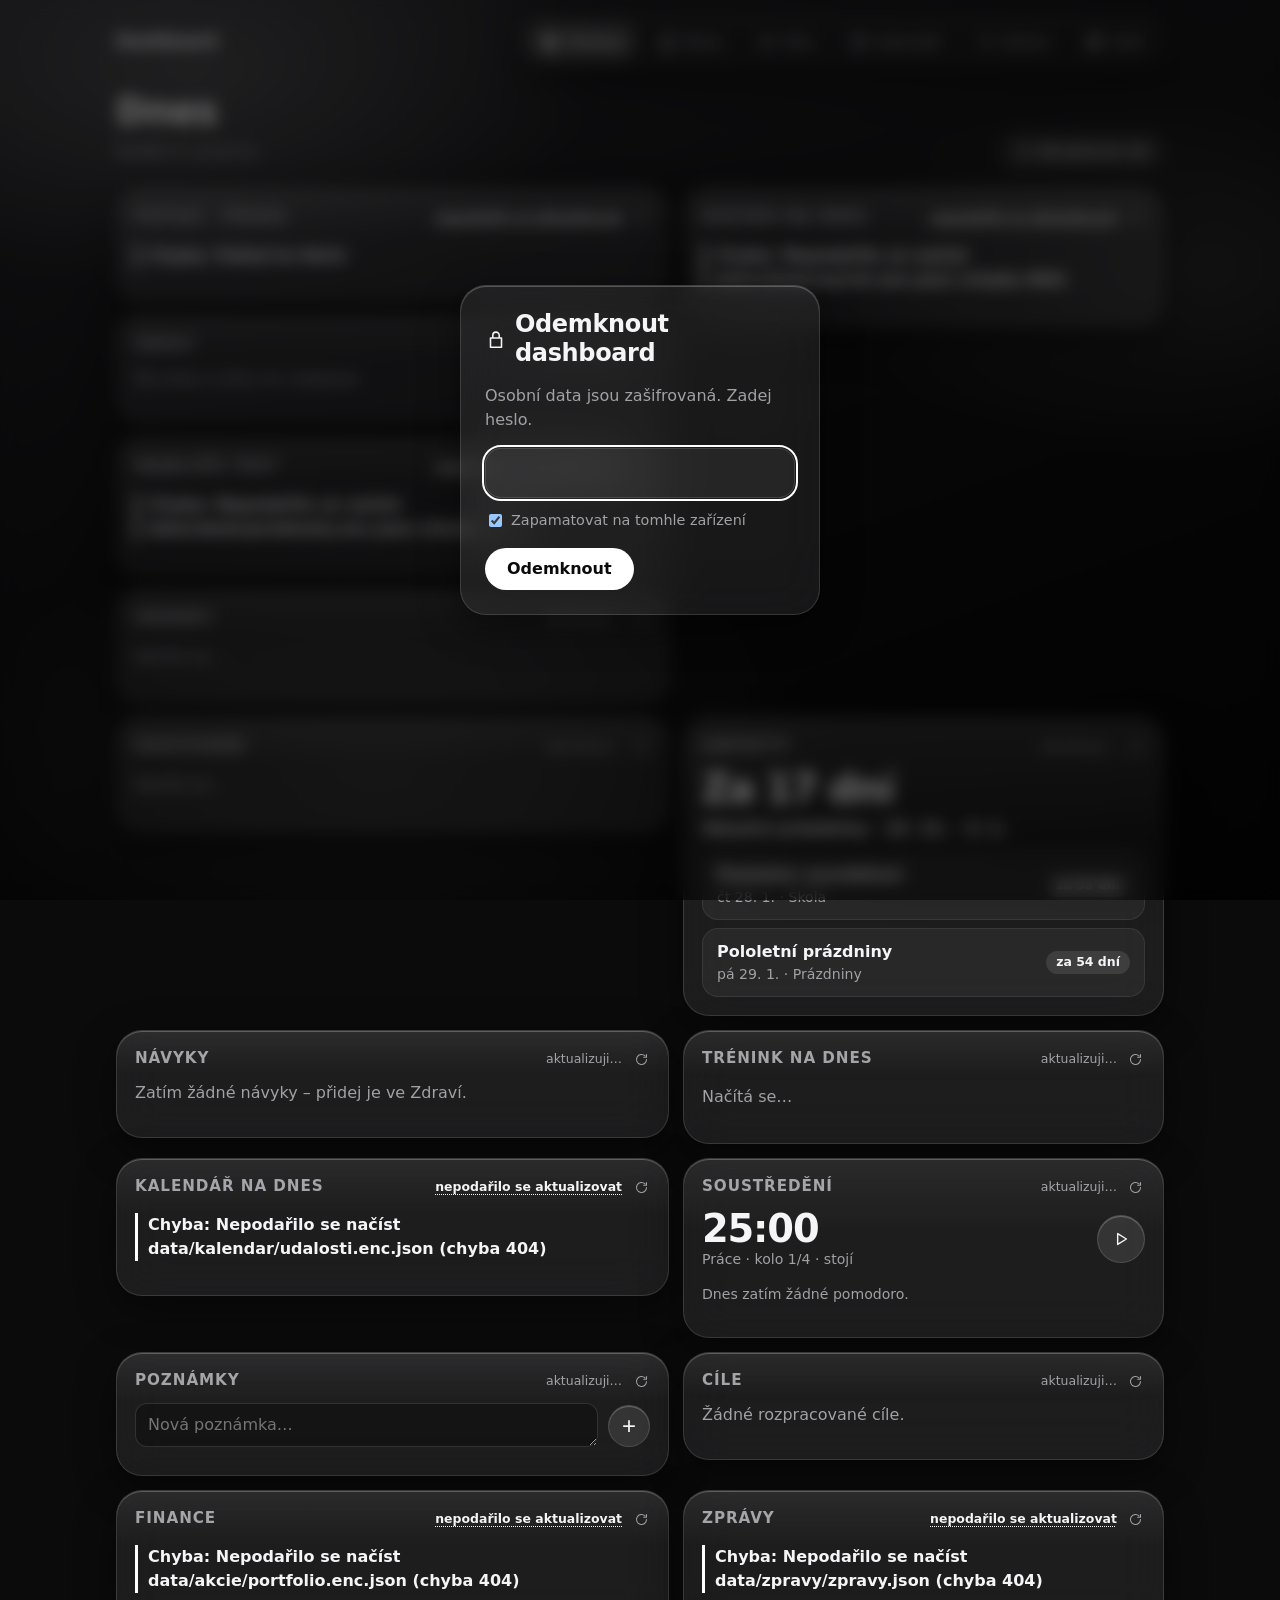
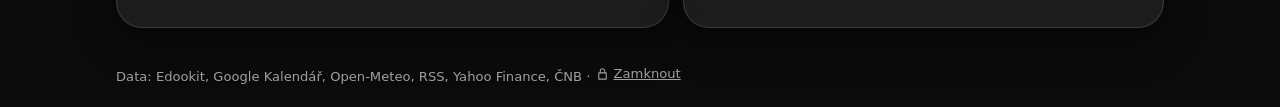
==== index.html @ 489db682 "Známky s průměry; aktualizace dat u widgetů Co-Authored-By: Claude Opus 5.5 <noreply@anthropic.com>" ====
<!DOCTYPE html>
<html lang="cs">
<head>
  <meta charset="UTF-8">
  <!-- viewport-fit=cover: stránka sahá až k okrajům iPhonu (kvůli liště dole) -->
  <meta name="viewport" content="width=device-width, initial-scale=1, viewport-fit=cover">
  <meta name="theme-color" content="#0b0b0c">
  <title>Přehled · Dashboard</title>
  <link rel="stylesheet" href="css/style.css?v=16">
</head>
<!-- data-zalozka říká, která záložka v navigaci je aktivní -->
<body data-zalozka="prehled">
  <header class="hlavicka">
    <div class="hlavicka-obsah">
      <a class="logo" href="index.html">Dashboard</a>
      <!-- Záložky vykreslí js/spolecne.js ze seznamu v js/zalozky.js -->
      <nav class="navigace" id="navigace" aria-label="Záložky"></nav>
    </div>
  </header>

  <!-- Přehled: to nejdůležitější na dnešek ze všech oblastí.
       Dlaždice vloží js/index.js podle modulů v js/moduly/. -->
  <main>
    <div class="hlavicka-stranky">
      <h1>Dnes</h1>
      <div class="dnes-radek">
        <p class="podnadpis" id="dnes-datum"></p>
        <!-- Tlačítko „Aktualizovat vše“ vloží js/index.js (logika v js/obnova.js) -->
        <div id="obnovit-vse"></div>
      </div>
    </div>
    <div class="prehled-mrizka" id="dnes">
      <p class="nacitani">Načítá se…</p>
    </div>
  </main>

  <footer class="paticka">Data: Edookit, Google Kalendář, Open-Meteo, RSS, Yahoo Finance, ČNB · <button type="button" class="odkaz-tlacitko" id="zamknout">Zamknout</button></footer>

  <!-- Pořadí je důležité: záložky, společné funkce, moduly, nakonec Přehled.
       Nový modul = nový soubor v js/moduly/ a jeden řádek tady.
       ?v=16 je číslo verze: po větší změně ho zvyš na všech stránkách, ať
       prohlížeče nenačítají staré soubory ze své mezipaměti. -->
  <script src="js/zalozky.js?v=16"></script>
  <script src="js/spolecne.js?v=16"></script>
  <script src="js/zapisy.js?v=16"></script>
  <script src="js/obnova.js?v=16"></script>
  <script src="js/moduly/pocasi.js?v=16"></script>
  <script src="js/moduly/skola.js?v=16"></script>
  <script src="js/moduly/ukoly.js?v=16"></script>
  <script src="js/moduly/doucovani.js?v=16"></script>
  <script src="js/moduly/znamky.js?v=16"></script>
  <script src="js/moduly/odpocty.js?v=16"></script>
  <script src="js/moduly/navyky.js?v=16"></script>
  <script src="js/moduly/trenink.js?v=16"></script>
  <script src="js/moduly/kalendar.js?v=16"></script>
  <script src="js/moduly/soustredeni.js?v=16"></script>
  <script src="js/moduly/poznamky.js?v=16"></script>
  <script src="js/moduly/cile.js?v=16"></script>
  <script src="js/moduly/akcie.js?v=16"></script>
  <script src="js/moduly/zpravy.js?v=16"></script>
  <script src="js/index.js?v=16"></script>
</body>
</html>
---- css/style.css ----
/* =========================================================
   Vzhled dashboardu – černobílé tmavé sklo (inspirované Liquid Glass).
   Žádné barvy: jen černá, bílá a odstíny šedi. Co dřív rozlišovala
   barva (růst/pokles, „brzy“, chyby), teď rozlišuje tvar a kontrast:
   šipky ▲ ▼, obrácený (bílý) štítek, rámeček.

   Píšeme "mobile first": základ je pro mobil, úpravy pro širší
   obrazovky jsou až dole.

   Sklo: poloprůhledná plocha + backdrop-filter rozmaže to, co je ZA ní.
   Rozmazání je pro telefon náročné, proto ho mají jen velké plochy
   (třída .sklo, lišta se záložkami). Řádky uvnitř jsou jen průsvitné.
   ========================================================= */

/* --- Proměnné --- */
:root {
  color-scheme: dark; /* dashboard je vždy tmavý (i formuláře a posuvníky) */

  --pozadi: #0b0b0c;

  /* Sklo */
  --sklo: rgba(255, 255, 255, 0.075);
  --sklo-lista: rgba(30, 30, 32, 0.62); /* lišta se záložkami – musí být čitelná nad obsahem */
  --sklo-okraj: rgba(255, 255, 255, 0.13);
  --sklo-odlesk: rgba(255, 255, 255, 0.24);
  --sklo-stin: 0 12px 40px rgba(0, 0, 0, 0.45);
  --sklo-rozmazani: blur(24px) saturate(140%);

  /* Řádky uvnitř karet – bez rozmazání (kvůli výkonu) */
  --polozka: rgba(255, 255, 255, 0.05);
  --polozka-okraj: rgba(255, 255, 255, 0.08);

  /* Text: kontrast šedé #a1a1a6 na tmavém skle je přes 7 : 1 */
  --text: #f5f5f7;
  --text-slaby: #a1a1a6;
  --akcent: #ffffff; /* aktivní záložka, „teď“, „brzy“ – bílá na tmavém */
  --akcent-text: #0b0b0c;

  --zaobleni: 26px;
  --zaobleni-male: 16px;
  --mezera: 16px;
  --max-sirka: 1080px;
  --vyska-listy: 64px; /* lišta se záložkami dole na mobilu */
  --prechod: 0.3s cubic-bezier(0.2, 0.8, 0.2, 1);
}

/* Prohlížeč bez backdrop-filter: plné tmavé plochy, aby byl text čitelný */
@supports not ((backdrop-filter: blur(1px)) or (-webkit-backdrop-filter: blur(1px))) {
  :root {
    --sklo: #1c1c1e;
    --sklo-lista: #1c1c1e;
  }
}

/* Nastavení systému „Omezit průhlednost“: plné plochy bez rozmazání */
@media (prefers-reduced-transparency: reduce) {
  :root {
    --sklo: #1c1c1e;
    --sklo-lista: #1c1c1e;
    --polozka: #2c2c2e;
    --sklo-rozmazani: none;
  }
}

/* --- Základ --- */

*,
*::before,
*::after {
  box-sizing: border-box; /* šířka zahrnuje i padding a rámeček */
}

body {
  margin: 0;
  min-height: 100vh;
  /* Systémové písmo: na Apple zařízeních San Francisco, jinde Segoe/Roboto */
  font-family: -apple-system, BlinkMacSystemFont, system-ui, "Segoe UI", Roboto, sans-serif;
  font-size: 16px;
  line-height: 1.5;
  color: var(--text);
  background: var(--pozadi);
  -webkit-font-smoothing: antialiased;
  /* Na mobilu je dole lišta se záložkami – obsah pod ní nesmí zmizet.
     env(safe-area-inset-bottom) = místo pro „bradu“ iPhonu */
  padding-bottom: calc(var(--vyska-listy) + 24px + env(safe-area-inset-bottom));
}

/* Pozadí: tmavý šedý přechod a pár měkkých světlých skvrn, aby sklo mělo
   co rozmazávat. Je to pevná vrstva za stránkou – background-attachment: fixed
   by na iPhonu trhalo posouvání. */
body::before {
  content: "";
  position: fixed;
  inset: 0;
  z-index: -1;
  background:
    radial-gradient(45% 35% at 15% 8%, rgba(255, 255, 255, 0.16) 0%, transparent 70%),
    radial-gradient(40% 30% at 92% 30%, rgba(255, 255, 255, 0.1) 0%, transparent 70%),
    radial-gradient(50% 40% at 30% 85%, rgba(255, 255, 255, 0.09) 0%, transparent 70%),
    linear-gradient(160deg, #26262a 0%, #111113 45%, #050506 100%);
}

a {
  color: var(--text);
  text-decoration-color: rgba(255, 255, 255, 0.35);
  text-underline-offset: 3px;
}

h1,
h2,
h3 {
  line-height: 1.2;
  margin: 0 0 12px;
  letter-spacing: -0.015em;
}

/* Atribut hidden musí schovat vždy – i prvky, kterým třída dává display: flex */
[hidden] {
  display: none !important;
}

.slaby {
  color: var(--text-slaby);
}

.nacitani {
  color: var(--text-slaby);
}

/* Chyba: bez červené – výrazný rámeček a tučné písmo */
.chyba {
  font-weight: 600;
  border-left: 3px solid var(--akcent);
  padding-left: 10px;
}

/* Ikony (SVG z js/zalozky.js) kreslí čára v barvě textu */
.ikona {
  width: 22px;
  height: 22px;
  flex-shrink: 0;
  fill: none;
  stroke: currentColor;
  stroke-width: 1.7;
  stroke-linecap: round;
  stroke-linejoin: round;
}

/* --- Sklo: společný vzhled skleněných ploch --- */

.sklo,
.karta,
.den,
.zamek,
#akcie > .akcie-souhrn {
  position: relative;
  background: var(--sklo);
  -webkit-backdrop-filter: var(--sklo-rozmazani);
  backdrop-filter: var(--sklo-rozmazani);
  border: 1px solid var(--sklo-okraj);
  border-radius: var(--zaobleni);
  box-shadow: var(--sklo-stin), inset 0 1px 0 var(--sklo-odlesk);
}

/* Odlesk: jemný světlý přechod přes horní část skla */
.sklo::before,
.karta::before,
.den::before {
  content: "";
  position: absolute;
  inset: 0;
  border-radius: inherit;
  background: linear-gradient(180deg, rgba(255, 255, 255, 0.07) 0%, rgba(255, 255, 255, 0) 40%);
  pointer-events: none; /* odlesk nesmí zachytávat kliknutí */
}

/* --- Hlavička a záložky --- */

.hlavicka-obsah {
  max-width: var(--max-sirka);
  margin: 0 auto;
  padding: 14px var(--mezera) 0;
  display: flex;
  align-items: center;
  gap: 16px;
}

.logo {
  font-weight: 700;
  font-size: 1.05rem;
  letter-spacing: -0.01em;
  color: var(--text);
  text-decoration: none;
}

/* Mobil: lišta se záložkami plave dole (na dosah palce) */
.navigace {
  position: fixed;
  left: 12px;
  right: 12px;
  bottom: calc(12px + env(safe-area-inset-bottom));
  z-index: 20;
  height: var(--vyska-listy);
  display: flex;
  justify-content: space-around;
  align-items: center;
  padding: 6px;
  background: var(--sklo-lista);
  -webkit-backdrop-filter: blur(30px) saturate(140%);
  backdrop-filter: blur(30px) saturate(140%);
  border: 1px solid var(--sklo-okraj);
  border-radius: 999px;
  box-shadow: var(--sklo-stin), inset 0 1px 0 var(--sklo-odlesk);
  /* Při přechodu mezi stránkami zůstane lišta na místě (neanimuje se s obsahem) */
  view-transition-name: lista-zalozek;
}

.zalozka {
  flex: 1;
  height: 100%;
  display: flex;
  flex-direction: column;
  align-items: center;
  justify-content: center;
  gap: 2px;
  border-radius: 999px;
  color: var(--text-slaby);
  text-decoration: none;
  font-size: 0.68rem;
  font-weight: 500;
  transition: color var(--prechod), background var(--prechod);
}

.zalozka:hover {
  color: var(--text);
}

/* Aktivní záložka: světlá „bublina“. Díky view-transition-name
   bublina při přepnutí záložky plynule přejede na novou. */
.zalozka[aria-current="page"] {
  color: var(--text);
  background: rgba(255, 255, 255, 0.14);
  box-shadow: inset 0 1px 0 rgba(255, 255, 255, 0.2);
  view-transition-name: aktivni-zalozka;
}

/* --- Obsah stránky --- */

main {
  max-width: var(--max-sirka);
  margin: 0 auto;
  padding: 16px var(--mezera);
}

.hlavicka-stranky {
  margin: 8px 0 20px;
}

.hlavicka-stranky h1 {
  font-size: 2.3rem;
  font-weight: 700;
  margin: 0;
}

.podnadpis {
  margin: 2px 0 0;
  color: var(--text-slaby);
  font-size: 0.95rem;
}

/* Stav „aktualizováno … – zastaralé“: bez barvy, ale výrazně */
.zastarale {
  color: var(--text);
  font-weight: 600;
  text-decoration: underline;
  text-decoration-style: wavy;
  text-underline-offset: 4px;
}

.sekce {
  margin-bottom: 22px;
}

.karta {
  padding: 18px;
}

.zpet {
  display: inline-flex;
  align-items: center;
  gap: 2px;
  margin-bottom: 8px;
  color: var(--text-slaby);
  text-decoration: none;
}

.zpet .ikona {
  width: 18px;
  height: 18px;
}

/* --- Přehled: dlaždice ze všech oblastí --- */

.prehled-mrizka {
  display: grid;
  gap: 14px;
}

.dlazdice-prehledu {
  padding: 18px;
  transition: transform var(--prechod), box-shadow var(--prechod);
}

.dlazdice-prehledu:hover {
  transform: translateY(-2px);
  box-shadow: 0 18px 50px rgba(0, 0, 0, 0.55), inset 0 1px 0 var(--sklo-odlesk);
}

.dlazdice-hlavicka {
  display: flex;
  align-items: baseline;
  justify-content: space-between;
  gap: 4px 12px;
  flex-wrap: wrap;
  margin-bottom: 12px;
}

.dlazdice-hlavicka h2 {
  margin: 0;
  font-size: 0.95rem;
  font-weight: 600;
  color: var(--text-slaby);
  text-transform: uppercase;
  letter-spacing: 0.06em;
}

.stav {
  font-size: 0.78rem;
  color: var(--text-slaby);
}

/* „Roztažený odkaz“: neviditelná vrstva přes celou dlaždici, takže kliknout
   jde kamkoli. Odkazy uvnitř (zprávy, předměty) leží nad ní. */
.cela-dlazdice {
  color: inherit;
  text-decoration: none;
}

.cela-dlazdice::after {
  content: "";
  position: absolute;
  inset: 0;
  border-radius: inherit;
  z-index: 1;
}

.dlazdice-obsah a,
.dlazdice-obsah button {
  position: relative;
  z-index: 2;
}

/* Nejbližší test: velký odpočet */
.odpocet {
  font-size: 2.4rem;
  font-weight: 700;
  line-height: 1.05;
  letter-spacing: -0.03em;
}

/* „Brzy“ (3 dny a méně): obrácené barvy místo červené */
.odpocet.brzy {
  display: inline-block;
  background: var(--akcent);
  color: var(--akcent-text);
  padding: 2px 14px 4px;
  border-radius: 14px;
}

/* --- Přepínač částí (Škola: Rozvrh | Testy | Předměty) --- */

.prepinac {
  display: inline-flex;
  gap: 2px;
  padding: 4px;
  margin-bottom: 18px;
  max-width: 100%;
  background: var(--sklo);
  -webkit-backdrop-filter: var(--sklo-rozmazani);
  backdrop-filter: var(--sklo-rozmazani);
  border: 1px solid var(--sklo-okraj);
  border-radius: 999px;
  box-shadow: inset 0 1px 0 var(--sklo-odlesk);
}

/* Víc částí, než se vejde na šířku telefonu: přepínač se posouvá prstem */
.prepinac {
  overflow-x: auto;
  scrollbar-width: none;
}

.prepinac::-webkit-scrollbar {
  display: none;
}

.prepinac button {
  flex: none;
  white-space: nowrap;
  font: inherit;
  font-size: 0.92rem;
  font-weight: 500;
  padding: 7px 18px;
  border: none;
  border-radius: 999px;
  background: transparent;
  color: var(--text-slaby);
  cursor: pointer;
  transition: color var(--prechod), background var(--prechod);
}

.prepinac button[aria-selected="true"] {
  background: var(--akcent);
  color: var(--akcent-text);
}

/* --- Seznam a jeho řádky (hodiny, testy, zprávy, akcie…) --- */

.seznam {
  list-style: none;
  margin: 0;
  padding: 0;
  display: grid;
  gap: 8px;
}

.polozka {
  display: flex;
  align-items: center;
  gap: 12px;
  background: var(--polozka);
  border: 1px solid var(--polozka-okraj);
  border-radius: var(--zaobleni-male);
  padding: 11px 14px;
}

/* Řádky přímo na pozadí stránky (ne uvnitř karty) dostanou sklo */
main > .seznam .polozka,
.cast > .seznam .polozka,
#akcie .seznam .polozka,
#kalendar .seznam .polozka,
#predmet > .sekce:not(.karta) .seznam .polozka {
  background: var(--sklo);
  border-color: var(--sklo-okraj);
  box-shadow: inset 0 1px 0 rgba(255, 255, 255, 0.08);
}

.polozka-cas {
  min-width: 3.2rem;
  font-variant-numeric: tabular-nums;
  color: var(--text-slaby);
  font-size: 0.9rem;
}

.polozka-hlavni {
  flex: 1;
  min-width: 0;
}

.polozka-nazev {
  font-weight: 600;
}

.polozka-detail {
  color: var(--text-slaby);
  font-size: 0.88rem;
}

a.polozka-nazev {
  text-decoration: none;
}

a.polozka-nazev:hover {
  text-decoration: underline;
}

/* Volná hodina: jen čárkovaný rámeček */
.polozka.volno {
  background: transparent !important;
  box-shadow: none !important;
  border-style: dashed;
}

/* Hodina, která už skončila, je ztlumená; ta, která běží, má bílý rámeček */
.polozka.probehla {
  opacity: 0.45;
}

.polozka.ted {
  box-shadow: 0 0 0 2px var(--akcent);
}

/* Štítek, např. „za 3 dny“ */
.stitek {
  font-size: 0.78rem;
  font-weight: 600;
  padding: 2px 10px;
  border-radius: 999px;
  background: rgba(255, 255, 255, 0.1);
  white-space: nowrap;
}

/* „Brzy“ a „teď“: obrácené barvy místo červené */
.stitek.brzy {
  background: var(--akcent);
  color: var(--akcent-text);
}

/* --- Mřížka předmětů --- */

.mrizka {
  display: grid;
  grid-template-columns: repeat(2, 1fr);
  gap: 10px;
}

.dlazdice {
  display: block;
  background: var(--sklo);
  -webkit-backdrop-filter: var(--sklo-rozmazani);
  backdrop-filter: var(--sklo-rozmazani);
  border: 1px solid var(--sklo-okraj);
  border-radius: var(--zaobleni-male);
  box-shadow: inset 0 1px 0 rgba(255, 255, 255, 0.1);
  padding: 12px 14px;
  color: var(--text);
  text-decoration: none;
  transition: transform var(--prechod), background var(--prechod);
}

.dlazdice:hover {
  transform: translateY(-2px);
  background: rgba(255, 255, 255, 0.12);
}

.dlazdice-zkratka {
  font-size: 0.78rem;
  color: var(--text-slaby);
}

/* --- Rozvrh --- */

.den {
  padding: 14px;
  margin-bottom: 14px;
}

.den-nazev {
  display: flex;
  align-items: center;
  gap: 8px;
  font-size: 1.05rem;
}

.den.dnes {
  box-shadow: var(--sklo-stin), 0 0 0 1.5px rgba(255, 255, 255, 0.7), inset 0 1px 0 var(--sklo-odlesk);
}

.den.dnes .stitek {
  background: var(--akcent);
  color: var(--akcent-text);
}

/* --- Zprávy --- */

.zprava-perex {
  font-size: 0.92rem;
  margin: 2px 0 4px;
  color: rgba(245, 245, 247, 0.85);
}

.filtry {
  display: flex;
  flex-wrap: wrap;
  gap: 6px;
  margin-bottom: 14px;
}

.filtr {
  font: inherit;
  font-size: 0.9rem;
  padding: 7px 16px;
  border-radius: 999px;
  border: 1px solid var(--sklo-okraj);
  background: var(--sklo);
  -webkit-backdrop-filter: var(--sklo-rozmazani);
  backdrop-filter: var(--sklo-rozmazani);
  color: var(--text);
  cursor: pointer;
  transition: background var(--prechod), transform var(--prechod);
}

.filtr:active,
.prepinac button:active {
  transform: scale(0.96);
}

.filtr.vybrany {
  background: var(--akcent);
  border-color: var(--akcent);
  color: var(--akcent-text);
}

.odkaz-vice {
  display: inline-block;
  margin-top: 10px;
  font-size: 0.9rem;
}

/* Nadpisy dní na stránce Kalendář */
#kalendar h3 {
  font-size: 1.05rem;
  margin-bottom: 8px;
}

/* --- Finance (akcie) --- */

/* Růst a pokles: barvu nahrazují šipky ▲ ▼ (přidává je JavaScript) */
.zisk,
.ztrata {
  white-space: nowrap; /* „▼ −1,08 %“ se nesmí rozdělit na dva řádky */
  font-weight: 600;
}

.ztrata {
  color: var(--text-slaby);
}

.akcie-souhrn {
  margin-bottom: 4px;
}

#akcie > .akcie-souhrn {
  padding: 18px;
  margin-bottom: 18px;
}

#akcie > h2 {
  font-size: 1.2rem;
  margin-top: 6px;
}

.akcie-hodnota {
  font-size: 2.2rem;
  font-weight: 700;
  font-variant-numeric: tabular-nums;
  letter-spacing: -0.03em;
}

/* Malý graf vpravo u každé akcie: růst plná čára, pokles čárkovaná */
.graf {
  width: 80px;
  height: 24px;
  flex-shrink: 0;
}

.graf polyline {
  fill: none;
  stroke: var(--text);
  stroke-width: 1.8;
  stroke-linejoin: round;
  vector-effect: non-scaling-stroke; /* čára zůstane tenká i při roztažení */
}

.graf-ztrata {
  stroke: var(--text-slaby) !important;
  stroke-dasharray: 4 3;
}

/* --- Počasí --- */

.pocasi-ted {
  display: flex;
  align-items: center;
  gap: 14px;
  margin-bottom: 6px;
}

.pocasi-ikona-velka {
  width: 52px;
  height: 52px;
  stroke-width: 1.3;
}

.pocasi-teplota {
  font-size: 2.6rem;
  font-weight: 700;
  line-height: 1;
  letter-spacing: -0.03em;
  font-variant-numeric: tabular-nums;
}

/* Upozornění na déšť: obrácené barvy místo modré/červené */
.pocasi-varovani {
  display: inline-block;
  margin: 8px 0 0;
  padding: 6px 12px;
  border-radius: 12px;
  background: var(--akcent);
  color: var(--akcent-text);
  font-weight: 600;
  font-size: 0.92rem;
}

/* Pás hodin: na mobilu se posouvá do strany */
.pocasi-hodiny {
  display: flex;
  gap: 8px;
  overflow-x: auto;
  padding-bottom: 4px;
  scrollbar-width: none;
}

.pocasi-hodiny::-webkit-scrollbar {
  display: none;
}

.pocasi-hodina {
  flex: 0 0 auto;
  min-width: 64px;
  display: flex;
  flex-direction: column;
  align-items: center;
  gap: 4px;
  padding: 10px 8px;
  background: var(--sklo);
  border: 1px solid var(--sklo-okraj);
  border-radius: var(--zaobleni-male);
}

/* Hodina s pravděpodobným deštěm: tučně a podtržené */
.pocasi-mokro {
  color: var(--text);
  font-weight: 700;
  text-decoration: underline;
  text-underline-offset: 3px;
}

.pocasi-rozsah {
  font-variant-numeric: tabular-nums;
  font-weight: 600;
  white-space: nowrap;
}

.cast-stav {
  margin: -8px 0 12px;
}

/* --- Zápisy: stav ukládání a připojení GitHubu --- */

.stav-zapisu {
  display: flex;
  flex-wrap: wrap;
  align-items: baseline;
  gap: 4px 12px;
  margin: -8px 0 14px;
  font-size: 0.85rem;
  color: var(--text-slaby);
}

/* Chyba nebo chybějící token: výrazně, ale bez barvy */
.stav-zapisu[data-kod="chyba"],
.stav-zapisu[data-kod="token"] {
  color: var(--text);
  font-weight: 600;
}

.stav-zapisu .odkaz-tlacitko {
  color: var(--text);
  font-weight: 600;
}

.pripojeni {
  width: min(440px, calc(100% - 32px));
}

/* „Zrušit“ v okně: jako odkaz, ne jako bílé tlačítko */
.zamek .odkaz-tlacitko {
  padding: 0;
  background: none;
  color: var(--text-slaby);
  font-weight: 500;
}

.pripojeni-kroky {
  margin: 0 0 14px;
  padding-left: 20px;
  font-size: 0.9rem;
  display: grid;
  gap: 4px;
}

.pripojeni-tlacitka {
  display: flex;
  align-items: center;
  gap: 16px;
}

.pripojeni input,
.nova-poznamka textarea,
.poznamka textarea,
.hledani {
  font: inherit;
  font-size: 1rem; /* aspoň 16 px, jinak iPhone při psaní stránku přiblíží */
  width: 100%;
  padding: 10px 12px;
  border-radius: 12px;
  border: 1px solid var(--sklo-okraj);
  background: rgba(0, 0, 0, 0.3);
  color: var(--text);
}

.pripojeni input {
  margin-bottom: 4px;
}

/* --- Poznámky --- */

.nova-poznamka {
  display: flex;
  align-items: flex-end;
  gap: 10px;
  margin-bottom: 12px;
}

.nova-poznamka textarea,
.poznamka textarea {
  resize: vertical;
  line-height: 1.4;
}

/* Na Přehledu musí být pole nad „roztaženým odkazem“ dlaždice */
.dlazdice-obsah form {
  position: relative;
  z-index: 2;
}

.nova-poznamka .kulate-tlacitko,
.cil-novy-krok .kulate-tlacitko {
  font-size: 1.5rem;
  font-weight: 300;
}

.dlazdice-obsah .nova-poznamka {
  margin-bottom: 0;
}

.hledani {
  margin-bottom: 12px;
}

.poznamka {
  flex-direction: column;
  align-items: stretch;
  gap: 8px;
}

.poznamka .poznamka-text {
  margin-top: 0;
  overflow-wrap: anywhere; /* dlouhé odkazy nerozbijí rozvržení */
}

.poznamka-akce {
  display: flex;
  gap: 16px;
  font-size: 0.85rem;
  color: var(--text-slaby);
}

/* Připnutá poznámka: silnější rámeček místo barvy */
.polozka.pripnuto {
  border-color: rgba(255, 255, 255, 0.45);
}

.poznamka-kratka .poznamka-text {
  margin-top: 0;
  display: -webkit-box;
  -webkit-box-orient: vertical;
  -webkit-line-clamp: 3;
  line-clamp: 3;
  overflow: hidden;
}

/* --- Úkoly --- */

.ukol-formular {
  display: grid;
  gap: 10px;
}

.ukol-formular input,
.ukol-formular select,
.ukol-uprava input {
  font: inherit;
  font-size: 1rem; /* aspoň 16 px, jinak iPhone při psaní stránku přiblíží */
  width: 100%;
  padding: 10px 12px;
  border-radius: 12px;
  border: 1px solid var(--sklo-okraj);
  background: rgba(0, 0, 0, 0.3);
  color: var(--text);
}

.ukol-pole {
  display: grid;
  grid-template-columns: repeat(auto-fit, minmax(150px, 1fr));
  gap: 10px;
}

.ukol-druhy {
  margin-bottom: 0;
}

.ukol-formular .hlavni-tlacitko {
  justify-self: start;
}

/* Kulaté zaškrtávátko: prázdný kroužek, hotové = plný bílý s fajfkou */
.zaskrtavatko {
  flex: none;
  position: relative;
  z-index: 2;
  width: 26px;
  height: 26px;
  padding: 0;
  border-radius: 50%;
  border: 2px solid var(--text-slaby);
  background: transparent;
  cursor: pointer;
  transition: background var(--prechod), border-color var(--prechod);
}

.zaskrtavatko:hover {
  border-color: var(--text);
}

.zaskrtavatko[aria-checked="true"] {
  background: var(--akcent);
  border-color: var(--akcent);
}

.zaskrtavatko[aria-checked="true"]::after {
  content: "";
  position: absolute;
  left: 8px;
  top: 3px;
  width: 6px;
  height: 12px;
  border: solid var(--akcent-text);
  border-width: 0 2.5px 2.5px 0;
  transform: rotate(45deg);
}

/* Hotový úkol: přeškrtnutý a ztlumený */
.ukol.hotovo .polozka-nazev {
  text-decoration: line-through;
  color: var(--text-slaby);
}

.ukol-detail {
  display: flex;
  flex-wrap: wrap;
  align-items: center;
  gap: 4px 8px;
  margin-top: 3px;
}

.ukol-upravit .ikona {
  width: 15px;
  height: 15px;
}

.ukol .odebrat-tlacitko {
  margin-left: 0;
  display: inline-flex;
  align-items: center;
  justify-content: center;
}

.ukol-uprava {
  display: flex;
  flex-wrap: wrap;
  align-items: center;
  gap: 8px;
  width: 100%;
}

.ukol-uprava input:first-child {
  flex: 1 1 200px;
}

.ukol-uprava input[type="date"] {
  width: auto;
}

.ukoly-skupiny h2 {
  font-size: 0.85rem;
  font-weight: 600;
  color: var(--text-slaby);
  text-transform: uppercase;
  letter-spacing: 0.06em;
  margin-bottom: 8px;
}

.ukoly-skupiny .sekce {
  margin-bottom: 18px;
}

.ukoly-hotove summary {
  cursor: pointer;
  font-weight: 600;
  margin-bottom: 10px;
}

.ukoly-hotove > .odkaz-tlacitko {
  margin-top: 10px;
  font-size: 0.85rem;
  color: var(--text-slaby);
}

/* --- Návyky --- */

/* Den, kdy návyk není naplánovaný: ztlumený */
.navyk.volno {
  opacity: 0.6;
}

.navyk .odebrat-tlacitko.ikonove {
  margin-left: 0;
  display: inline-flex;
  align-items: center;
  justify-content: center;
}

.navyk .odebrat-tlacitko .ikona {
  width: 15px;
  height: 15px;
}

/* Karta návyku: řádek s dneškem nahoře, týden pod ním */
.navyk-karta {
  display: grid;
  gap: 10px;
  padding: 12px;
  background: var(--polozka);
  border: 1px solid var(--polozka-okraj);
  border-radius: var(--zaobleni-male);
}

.navyk-karta > .polozka {
  padding: 0;
  background: none;
  border: none;
}

.navyk-tyden {
  display: grid;
  grid-template-columns: repeat(7, 1fr);
  gap: 4px;
}

.navyk-den {
  display: flex;
  flex-direction: column;
  align-items: center;
  gap: 4px;
  padding: 6px 0;
  font: inherit;
  font-size: 0.75rem;
  color: var(--text-slaby);
  background: none;
  border: none;
  border-radius: 10px;
  cursor: pointer;
}

.navyk-den:hover {
  background: rgba(255, 255, 255, 0.06);
}

.navyk-den.dnes .navyk-den-nazev {
  color: var(--text);
  font-weight: 700;
}

.navyk-den-znacka {
  width: 18px;
  height: 18px;
  border-radius: 50%;
  border: 2px solid var(--text-slaby);
}

.navyk-den.hotovo .navyk-den-znacka {
  background: var(--akcent);
  border-color: var(--akcent);
}

/* Volný den: místo kroužku krátká čárka */
.navyk-den.volno:not(.hotovo) .navyk-den-znacka {
  border: none;
  border-radius: 2px;
  height: 2px;
  margin: 8px 0;
  background: var(--text-slaby);
}

.navyk-formular {
  display: grid;
  gap: 10px;
}

.navyk-formular input {
  font: inherit;
  font-size: 1rem; /* aspoň 16 px, jinak iPhone při psaní stránku přiblíží */
  width: 100%;
  padding: 10px 12px;
  border-radius: 12px;
  border: 1px solid var(--sklo-okraj);
  background: rgba(0, 0, 0, 0.3);
  color: var(--text);
}

.navyk-formular .polozka-detail {
  margin: 0;
}

.navyk-formular > .hlavni-tlacitko {
  justify-self: start;
}

.vyber-dnu {
  margin-bottom: 0;
}

.vyber-dnu .filtr {
  min-width: 44px;
  padding: 7px 10px;
}

.navyky-seznam {
  margin-bottom: 22px;
}

/* --- Cíle --- */

/* Ukazatel pokroku: šedá dráha, bílá výplň */
.ukazatel {
  display: flex;
  align-items: center;
  gap: 10px;
  margin: 6px 0 4px;
}

.ukazatel-draha {
  flex: 1;
  height: 8px;
  border-radius: 999px;
  background: rgba(255, 255, 255, 0.12);
  overflow: hidden;
}

.ukazatel-vypln {
  height: 100%;
  border-radius: inherit;
  background: var(--akcent);
  transition: width 0.5s cubic-bezier(0.2, 0.8, 0.2, 1);
}

.ukazatel-procenta {
  flex: none;
  min-width: 3em;
  text-align: right;
  font-size: 0.85rem;
  font-weight: 600;
  font-variant-numeric: tabular-nums;
}

.plus-jedna {
  flex: none;
  padding: 6px 12px;
  font-weight: 600;
  position: relative;
  z-index: 2; /* na Přehledu nad „roztaženým odkazem“ dlaždice */
}

.cil {
  align-items: center;
}

.cil-karta {
  display: grid;
  gap: 6px;
  padding: 14px;
  background: var(--polozka);
  border: 1px solid var(--polozka-okraj);
  border-radius: var(--zaobleni-male);
}

.cil-karta.splneny {
  opacity: 0.75;
}

.cil-hlavicka {
  display: flex;
  align-items: center;
  gap: 8px;
}

.cil-hlavicka .polozka-nazev {
  flex: 1;
  min-width: 0;
}

.cil-hlavicka .odebrat-tlacitko {
  margin-left: 0;
  display: inline-flex;
  align-items: center;
  justify-content: center;
}

.cil-hlavicka .odebrat-tlacitko .ikona {
  width: 15px;
  height: 15px;
}

.cil-ovladani {
  display: flex;
  align-items: center;
  gap: 8px;
  margin-top: 4px;
}

.cil-ovladani .filtr {
  padding: 6px 12px;
  font-weight: 600;
}

.cil-ovladani input,
.cil-novy-krok input,
.cil-formular input {
  font: inherit;
  font-size: 1rem; /* aspoň 16 px, jinak iPhone při psaní stránku přiblíží */
  padding: 8px 12px;
  border-radius: 12px;
  border: 1px solid var(--sklo-okraj);
  background: rgba(0, 0, 0, 0.3);
  color: var(--text);
}

.cil-ovladani input {
  width: 90px;
}

.cil-kroky-seznam {
  list-style: none;
  margin: 4px 0 8px;
  padding: 0;
  display: grid;
  gap: 6px;
}

.cil-krok {
  display: flex;
  align-items: center;
  gap: 10px;
}

.cil-krok-text {
  flex: 1;
  min-width: 0;
}

.cil-krok.hotovo .cil-krok-text {
  text-decoration: line-through;
  color: var(--text-slaby);
}

.cil-novy-krok {
  display: flex;
  gap: 8px;
}

.cil-novy-krok input {
  flex: 1;
  min-width: 0;
}

.cil-formular {
  display: grid;
  gap: 10px;
}

.cil-formular input {
  width: 100%;
}

.cil-formular > .hlavni-tlacitko {
  justify-self: start;
}

.cil-formular .filtry {
  margin-bottom: 0;
}

.cil-termin {
  display: grid;
  gap: 4px;
  font-size: 0.88rem;
  color: var(--text-slaby);
}

.cile-seznam {
  margin-bottom: 18px;
}

/* --- Doučování --- */

.lekce-karta {
  display: grid;
  gap: 6px;
  padding: 14px;
  background: var(--polozka);
  border: 1px solid var(--polozka-okraj);
  border-radius: var(--zaobleni-male);
}

/* Zrušená lekce: ztlumená a přeškrtnutá */
.lekce-karta.zrusena,
.lekce.zrusena {
  opacity: 0.55;
}

.lekce-karta.zrusena .polozka-nazev,
.lekce.zrusena .polozka-nazev {
  text-decoration: line-through;
}

/* „Na příště“ z minulé lekce: rámeček vlevo, ať je vidět před lekcí */
.lekce-pripominka {
  margin-top: 4px;
  padding-left: 10px;
  border-left: 2px solid var(--akcent);
  font-size: 0.9rem;
  white-space: pre-line;
}

.lekce-poznamka .poznamka-text {
  margin-top: 0;
}

.lekce-upravit {
  justify-self: start;
  font-size: 0.85rem;
  color: var(--text-slaby);
}

.lekce-smazat {
  margin-left: auto;
  color: var(--text-slaby);
}

.lekce-formular textarea,
.lekce-formular select {
  font: inherit;
  font-size: 1rem; /* aspoň 16 px, jinak iPhone při psaní stránku přiblíží */
  width: 100%;
  padding: 8px 12px;
  border-radius: 12px;
  border: 1px solid var(--sklo-okraj);
  background: rgba(0, 0, 0, 0.3);
  color: var(--text);
  resize: vertical;
}

.lekce-formular .zamek-zapamatovat {
  margin: 0;
}

.lekce-dny .sekce {
  margin-bottom: 18px;
}

.lekce-dny h2,
#lekce-souhrn {
  font-size: 0.85rem;
  font-weight: 600;
  color: var(--text-slaby);
  text-transform: uppercase;
  letter-spacing: 0.06em;
  margin-bottom: 8px;
}

#lekce-souhrn {
  color: var(--text);
  text-transform: none;
  letter-spacing: 0;
  font-size: 0.95rem;
  margin: 12px 0 18px;
}

/* --- Trénink --- */

.cvik-dnes.klikatelny {
  cursor: pointer;
}

.cvik-dnes.klikatelny:hover {
  background: rgba(255, 255, 255, 0.08);
}

.trenink-mezititulek {
  margin: 14px 0 8px;
}

.trenink-zapis input {
  width: 100%;
}

.trenink-vyber,
.plan-radek input {
  font: inherit;
  font-size: 1rem; /* aspoň 16 px, jinak iPhone při psaní stránku přiblíží */
  padding: 8px 12px;
  border-radius: 12px;
  border: 1px solid var(--sklo-okraj);
  background: rgba(0, 0, 0, 0.3);
  color: var(--text);
}

.trenink-vyber {
  width: 100%;
  margin-bottom: 8px;
}

/* Graf progresu: bílá 2px čára, body, nenápadná mřížka a osy */
.trenink-graf svg {
  display: block;
  width: 100%;
  height: auto;
  margin-top: 6px;
}

.trenink-graf-popisek {
  font-weight: 600;
  font-variant-numeric: tabular-nums;
  min-height: 1.5em;
  margin-top: 8px;
}

.graf-cara {
  fill: none;
  stroke: var(--text);
  stroke-width: 2;
  stroke-linejoin: round;
  stroke-linecap: round;
}

.graf-bod {
  fill: var(--text);
  stroke: var(--pozadi); /* tmavý prstenec odliší bod od čáry */
  stroke-width: 2;
}

.graf-terc {
  fill: transparent;
  cursor: pointer;
}

.graf-mrizka {
  stroke: rgba(255, 255, 255, 0.12);
  stroke-width: 1;
}

.graf-osa {
  fill: var(--text-slaby);
  font-size: 11px;
  font-variant-numeric: tabular-nums;
}

.trenink-plan summary {
  cursor: pointer;
  font-weight: 600;
}

.plan-den {
  margin-top: 14px;
}

.plan-radky {
  display: grid;
  gap: 6px;
  margin: 6px 0;
}

.plan-radek {
  display: flex;
  align-items: center;
  gap: 6px;
}

.plan-radek .plan-cvik {
  flex: 1;
  min-width: 0;
}

.plan-radek .plan-serie {
  width: 56px;
  padding: 8px 6px;
  text-align: center;
}

.plan-radek .plan-opakovani {
  width: 70px;
  padding: 8px 6px;
  text-align: center;
}

.plan-pridat {
  font-size: 0.88rem;
  color: var(--text-slaby);
}

/* --- Aktualizace dat: čas a kolečko u widgetu --- */

.obnova {
  display: inline-flex;
  align-items: center;
  gap: 4px;
  margin-left: auto;
  font-size: 0.78rem;
  color: var(--text-slaby);
}

.obnova-cas {
  font-variant-numeric: tabular-nums;
}

/* Nepovedená aktualizace: výrazně, ale bez barvy (stará data zůstávají) */
.obnova-chyba {
  color: var(--text);
  font-weight: 600;
  text-decoration: underline;
  text-decoration-style: dotted;
  text-underline-offset: 3px;
}

.obnovit-tlacitko {
  position: relative;
  z-index: 2; /* na Přehledu nad „roztaženým odkazem“ dlaždice */
  display: inline-flex;
  align-items: center;
  justify-content: center;
  width: 30px;
  height: 30px;
  margin: -6px -6px -6px 0; /* větší plocha na trefení, hlavička se nezvětší */
  padding: 0;
  border: none;
  border-radius: 50%;
  background: transparent;
  color: var(--text-slaby);
  cursor: pointer;
  transition: color var(--prechod), background var(--prechod);
}

.obnovit-tlacitko:hover {
  color: var(--text);
  background: rgba(255, 255, 255, 0.1);
}

.obnovit-tlacitko .ikona {
  width: 15px;
  height: 15px;
}

/* Kolečko se při načítání točí */
@keyframes toceni {
  to {
    transform: rotate(360deg);
  }
}

.toci .ikona {
  animation: toceni 0.8s linear infinite;
}

/* Hlavička s datem a tlačítkem „Aktualizovat vše“ */
.dnes-radek,
.hlavicka-s-obnovou {
  display: flex;
  align-items: center;
  justify-content: space-between;
  flex-wrap: wrap;
  gap: 8px 12px;
}

.hlavni-obnova {
  display: inline-flex;
  align-items: center;
  gap: 6px;
  padding: 6px 14px;
  font-size: 0.85rem;
}

.hlavni-obnova .ikona {
  width: 15px;
  height: 15px;
}

.hlavni-obnova:disabled {
  opacity: 0.7;
  cursor: progress;
}

.cast-obnova {
  display: flex;
  justify-content: flex-end;
  margin: -8px 0 10px;
}

/* --- Známky --- */

.znamky-nejhorsi {
  margin: 6px 0 0;
}

.znamky-predmet {
  background: var(--polozka);
  border: 1px solid var(--polozka-okraj);
  border-radius: var(--zaobleni-male);
  padding: 12px 14px;
}

.znamky-hlavicka {
  display: flex;
  align-items: center;
  gap: 12px;
  cursor: pointer;
  list-style: none; /* bez trojúhelníčku – rozbaluje se klepnutím na celou kartu */
}

.znamky-hlavicka::-webkit-details-marker {
  display: none;
}

.znamky-radek {
  display: flex;
  flex-wrap: wrap;
  gap: 4px;
  margin-top: 6px;
}

/* Jedna známka jako malý čtvereček; váha dolním indexem (×2) */
.znamka {
  display: inline-flex;
  align-items: baseline;
  justify-content: center;
  min-width: 28px;
  padding: 2px 6px;
  border-radius: 8px;
  border: 1px solid var(--sklo-okraj);
  font-weight: 700;
  font-variant-numeric: tabular-nums;
}

.znamka sub {
  font-size: 0.65rem;
  font-weight: 500;
  color: var(--text-slaby);
  margin-left: 1px;
}

.znamky-prumer {
  flex: none;
  text-align: right;
}

.znamky-prumer-cislo {
  font-size: 1.5rem;
  font-weight: 700;
  line-height: 1.1;
  font-variant-numeric: tabular-nums;
}

.znamky-detail {
  margin: 12px 0;
}

.znamky-kalkulacka {
  display: grid;
  gap: 8px;
  padding-top: 10px;
  border-top: 1px solid var(--polozka-okraj);
}

.znamky-kalkulacka input,
.znamky-formular input,
.znamky-formular select {
  font: inherit;
  font-size: 1rem; /* aspoň 16 px, jinak iPhone při psaní stránku přiblíží */
  width: 100%;
  padding: 8px 12px;
  border-radius: 12px;
  border: 1px solid var(--sklo-okraj);
  background: rgba(0, 0, 0, 0.3);
  color: var(--text);
}

.znamky-vysledek {
  margin: 0;
  font-weight: 600;
}

.vyber-znamky .filtr {
  min-width: 42px;
  padding: 7px 10px;
  font-weight: 700;
}

.znamky-vaha {
  display: flex;
  flex-wrap: wrap;
  align-items: center;
  gap: 8px;
}

.znamky-vaha .filtry {
  margin-bottom: 0;
}

.znamky-vaha input {
  width: 90px;
}

.znamky-formular .chyba:empty {
  display: none;
}

/* --- Odpočty --- */

.odpocet-nazev {
  margin: 8px 0 0;
  font-weight: 600;
}

.odpocty-hlavni {
  position: relative;
}

/* Hlavní odpočet: křížek vpravo nahoře */
.odpocty-hlavni > .odebrat-tlacitko {
  position: absolute;
  top: 14px;
  right: 14px;
}

.odpocty-seznam .polozka {
  align-items: center;
}

/* Malé kulaté „×“ – smazat vlastní / skrýt pevný termín */
.odebrat-tlacitko {
  flex: none;
  width: 30px;
  height: 30px;
  margin-left: 8px;
  padding: 0;
  font: inherit;
  font-size: 1.1rem;
  line-height: 1;
  border-radius: 50%;
  border: 1px solid var(--polozka-okraj);
  background: transparent;
  color: var(--text-slaby);
  cursor: pointer;
  transition: color var(--prechod), background var(--prechod);
}

.odebrat-tlacitko:hover {
  color: var(--text);
  background: rgba(255, 255, 255, 0.1);
}

.formular .hlavni-tlacitko {
  margin: 4px 0 8px;
}

/* --- Soustředění (Pomodoro) --- */

.pomodoro {
  display: flex;
  flex-direction: column;
  align-items: center;
  gap: 18px;
  padding: 26px 18px;
}

/* Ciferník: kruh (SVG) a uprostřed čas */
.pomodoro-cifernik {
  position: relative;
  width: min(280px, 78vw);
  aspect-ratio: 1;
}

.pomodoro-kruh {
  position: absolute;
  inset: 0;
  width: 100%;
  height: 100%;
  transform: rotate(-90deg); /* průběh začíná nahoře, ne vpravo */
}

.pomodoro-kruh circle {
  fill: none;
  stroke-width: 6;
}

.pomodoro-kruh-podklad {
  stroke: rgba(255, 255, 255, 0.1);
}

.pomodoro-kruh-prubeh {
  stroke: var(--akcent);
  stroke-linecap: round;
  transition: stroke-dashoffset 1s linear;
}

/* Pozastavený odpočet: čára zešedne */
.pomodoro-cifernik.stoji .pomodoro-kruh-prubeh {
  stroke: var(--text-slaby);
}

.pomodoro-uvnitr {
  position: absolute;
  inset: 0;
  display: flex;
  flex-direction: column;
  align-items: center;
  justify-content: center;
  gap: 6px;
}

.pomodoro-faze {
  font-size: 0.85rem;
  font-weight: 600;
  color: var(--text-slaby);
  text-transform: uppercase;
  letter-spacing: 0.08em;
}

.pomodoro-cas {
  font-size: clamp(3.2rem, 15vw, 4.4rem);
  font-weight: 700;
  line-height: 1;
  letter-spacing: -0.03em;
  font-variant-numeric: tabular-nums; /* číslice stejně široké, čas neposkakuje */
}

/* Kroužky kol: plný = hotové, s obrysem = právě probíhá */
.pomodoro-kola {
  display: flex;
  gap: 7px;
}

.pomodoro-kolo {
  width: 9px;
  height: 9px;
  border-radius: 50%;
  border: 1.5px solid var(--text-slaby);
}

.pomodoro-kolo.hotove {
  background: var(--akcent);
  border-color: var(--akcent);
}

.pomodoro-kolo.aktualni {
  border-color: var(--akcent);
  box-shadow: 0 0 0 3px rgba(255, 255, 255, 0.15);
}

.pomodoro-ovladani {
  display: flex;
  align-items: center;
  gap: 16px;
}

/* Hlavní bílé tlačítko Spustit / Pozastavit */
.hlavni-tlacitko {
  display: inline-flex;
  align-items: center;
  gap: 8px;
  font: inherit;
  font-weight: 600;
  padding: 12px 26px;
  border: none;
  border-radius: 999px;
  background: var(--akcent);
  color: var(--akcent-text);
  cursor: pointer;
  transition: transform var(--prechod);
}

.hlavni-tlacitko .ikona,
.kulate-tlacitko .ikona {
  width: 20px;
  height: 20px;
}

/* Kulaté skleněné tlačítko s ikonou (Přehled, Začít znovu, Přeskočit) */
.kulate-tlacitko {
  flex: none;
  display: inline-flex;
  align-items: center;
  justify-content: center;
  width: 48px;
  height: 48px;
  padding: 0;
  border-radius: 50%;
  border: 1px solid var(--sklo-okraj);
  background: rgba(255, 255, 255, 0.1);
  color: var(--text);
  cursor: pointer;
  box-shadow: inset 0 1px 0 var(--sklo-odlesk);
  transition: transform var(--prechod), background var(--prechod);
}

.kulate-tlacitko.maly {
  width: 42px;
  height: 42px;
}

.kulate-tlacitko:hover {
  background: rgba(255, 255, 255, 0.16);
}

.hlavni-tlacitko:active,
.kulate-tlacitko:active {
  transform: scale(0.94);
}

.rezim-zapnout,
.rezim-vypnout {
  font-size: 0.9rem;
  color: var(--text-slaby);
}

/* .pomodoro před názvem: přebije display z .odkaz-tlacitko níž v souboru */
.pomodoro .rezim-vypnout {
  display: none;
}

/* Dlaždice na Přehledu: čas vlevo, tlačítko vpravo */
.pomodoro-dlazdice {
  display: flex;
  align-items: center;
  justify-content: space-between;
  gap: 12px;
  margin-bottom: 6px;
}

.pomodoro-cas-maly {
  font-size: 2.4rem;
  font-weight: 700;
  line-height: 1.05;
  letter-spacing: -0.03em;
  font-variant-numeric: tabular-nums;
}

/* Sloupečky za týden */
.tyden {
  display: grid;
  grid-template-columns: repeat(7, 1fr);
  gap: 6px;
  margin-top: 12px;
}

.tyden-sloupec {
  display: flex;
  flex-direction: column;
  align-items: center;
  gap: 4px;
}

.tyden-misto {
  width: 100%;
  max-width: 34px;
  height: 90px;
  display: flex;
  align-items: flex-end;
  border-radius: 8px;
  background: var(--polozka);
}

.tyden-pruh {
  width: 100%;
  border-radius: 8px;
  background: rgba(255, 255, 255, 0.45);
}

.tyden-sloupec.dnes .tyden-pruh {
  background: var(--akcent);
}

.tyden-sloupec.dnes .polozka-detail {
  color: var(--text);
  font-weight: 600;
}

.tyden-pocet {
  font-size: 0.8rem;
  font-weight: 600;
  min-height: 1.2em;
  font-variant-numeric: tabular-nums;
}

/* Nastavení: rozbalovací karta */
.nastaveni summary {
  cursor: pointer;
  font-weight: 600;
}

.nastaveni-pole {
  display: grid;
  grid-template-columns: repeat(auto-fit, minmax(150px, 1fr));
  gap: 12px;
  margin: 14px 0 8px;
}

.nastaveni-pole label {
  display: grid;
  gap: 4px;
  font-size: 0.88rem;
  color: var(--text-slaby);
}

.nastaveni-pole input {
  font: inherit;
  font-size: 1rem; /* aspoň 16 px, jinak iPhone při psaní stránku přiblíží */
  width: 100%;
  padding: 9px 12px;
  border-radius: 12px;
  border: 1px solid var(--sklo-okraj);
  background: rgba(0, 0, 0, 0.3);
  color: var(--text);
}

/* Režim soustředění: všechno kromě odpočtu zmizí, odpočet je uprostřed obrazovky */
.rezim-soustredeni .hlavicka,
.rezim-soustredeni .hlavicka-stranky,
.rezim-soustredeni .prepinac,
.rezim-soustredeni .paticka,
.rezim-soustredeni .cast > :not(.pomodoro),
.rezim-soustredeni .pomodoro .rezim-zapnout {
  display: none;
}

.rezim-soustredeni {
  padding-bottom: 0;
}

.rezim-soustredeni main {
  min-height: 100vh;
  min-height: 100dvh;
  display: flex;
  align-items: center;
  justify-content: center;
}

.rezim-soustredeni .cast {
  width: 100%;
}

.rezim-soustredeni .pomodoro {
  background: none;
  border: none;
  box-shadow: none;
  -webkit-backdrop-filter: none;
  backdrop-filter: none;
}

.rezim-soustredeni .pomodoro::before {
  display: none;
}

.rezim-soustredeni .pomodoro-cifernik {
  width: min(420px, 86vw, 62vh);
}

.rezim-soustredeni .pomodoro-cas {
  font-size: clamp(4rem, 20vw, 6.5rem);
}

.rezim-soustredeni .pomodoro .rezim-vypnout {
  display: inline-flex;
}

/* --- Zámek (zadání hesla k šifrovaným datům) --- */

.zamek {
  width: min(360px, calc(100% - 32px));
  color: var(--text);
  padding: 24px;
}

.zamek::backdrop {
  background: rgba(0, 0, 0, 0.55);
  -webkit-backdrop-filter: blur(8px);
  backdrop-filter: blur(8px);
}

.zamek-nadpis {
  display: flex;
  align-items: center;
  gap: 8px;
}

.zamek input[type="password"] {
  width: 100%;
  font: inherit;
  padding: 12px 14px;
  border: 1px solid var(--sklo-okraj);
  border-radius: var(--zaobleni-male);
  background: rgba(255, 255, 255, 0.06);
  color: var(--text);
}

.zamek input[type="password"]:focus {
  outline: 2px solid var(--akcent);
  outline-offset: 1px;
}

.zamek-zapamatovat {
  display: flex;
  align-items: center;
  gap: 6px;
  margin: 12px 0;
  font-size: 0.9rem;
  color: var(--text-slaby);
}

.zamek button {
  font: inherit;
  font-weight: 600;
  padding: 9px 22px;
  border: none;
  border-radius: 999px;
  background: var(--akcent);
  color: var(--akcent-text);
  cursor: pointer;
}

/* Tlačítko, které vypadá jako odkaz (Zamknout v patičce) */
.odkaz-tlacitko {
  display: inline-flex;
  align-items: center;
  gap: 4px;
  font: inherit;
  color: inherit;
  text-decoration: underline;
  background: none;
  border: none;
  padding: 0;
  cursor: pointer;
}

.odkaz-tlacitko .ikona {
  width: 15px;
  height: 15px;
}

/* --- Detail předmětu --- */

.predmet-hlavicka {
  margin-bottom: 20px;
}

.predmet-hlavicka h1 {
  font-size: 2.1rem;
  margin: 0;
}

.predmet-hlavicka p {
  margin: 4px 0 0;
}

.tema {
  margin: 0;
  font-size: 1.1rem;
}

.polozka.material {
  align-items: flex-start;
}

/* Typ materiálu (Poznámka / Odkaz / Soubor) jako malý štítek */
.material-typ {
  font-size: 0.7rem;
  font-weight: 600;
  text-transform: uppercase;
  letter-spacing: 0.06em;
  color: var(--text-slaby);
  min-width: 4.6rem;
  padding-top: 3px;
}

/* pre-line = zalomení řádků z JSON (\n) se na stránce zachová */
.poznamka-text {
  white-space: pre-line;
  margin-top: 4px;
}

/* --- Patička --- */

.paticka {
  max-width: var(--max-sirka);
  margin: 0 auto;
  padding: 20px var(--mezera);
  color: var(--text-slaby);
  font-size: 0.82rem;
}

/* =========================================================
   Animace
   ========================================================= */

/* Dlaždice Přehledu se při načtení postupně vynoří.
   Pořadí (--poradi) nastaví JavaScript. */
@keyframes vynoreni {
  from {
    opacity: 0;
    transform: translateY(14px) scale(0.985);
  }
  to {
    opacity: 1;
    transform: none;
  }
}

.vynorit {
  animation: vynoreni 0.55s cubic-bezier(0.2, 0.8, 0.2, 1) both;
  animation-delay: calc(var(--poradi, 0) * 55ms);
}

/* Přepínání záložek: View Transitions API. Prohlížeč při přechodu na další
   stránku webu udělá „snímek“ staré a nové stránky a plynule je prolne.
   Lišta se záložkami má vlastní jméno, takže stojí a jen bublina přejede.
   Kde to prohlížeč neumí (starší Firefox…), stránka se přepne hned. */
@view-transition {
  navigation: auto;
}

@keyframes odchod {
  to {
    opacity: 0;
    transform: translateY(-6px) scale(0.99);
  }
}

@keyframes prichod {
  from {
    opacity: 0;
    transform: translateY(10px) scale(0.99);
  }
}

::view-transition-old(root) {
  animation: odchod 0.18s ease-in both;
}

::view-transition-new(root) {
  animation: prichod 0.32s cubic-bezier(0.2, 0.8, 0.2, 1) both;
}

::view-transition-group(aktivni-zalozka) {
  animation-duration: 0.35s;
  animation-timing-function: cubic-bezier(0.2, 0.8, 0.2, 1);
}

/* Nastavení systému „Omezit pohyb“: žádné animace ani posuny */
@media (prefers-reduced-motion: reduce) {
  *,
  *::before,
  *::after,
  ::view-transition-group(*),
  ::view-transition-old(*),
  ::view-transition-new(*) {
    animation: none !important;
    transition: none !important;
  }
  .dlazdice-prehledu:hover,
  .dlazdice:hover {
    transform: none;
  }
}

/* =========================================================
   Širší obrazovky (tablet, počítač) – od 760 px
   ========================================================= */
@media (min-width: 760px) {
  body {
    padding-bottom: 0;
  }

  /* Záložky nahoře v hlavičce místo plovoucí lišty dole */
  .navigace {
    position: static;
    height: auto;
    margin-left: auto;
    gap: 4px;
    padding: 4px;
  }

  .zalozka {
    flex: none;
    flex-direction: row;
    gap: 7px;
    padding: 8px 16px;
    font-size: 0.92rem;
  }

  .zalozka .ikona {
    width: 18px;
    height: 18px;
  }

  .hlavicka-obsah {
    padding-top: 18px;
  }

  .mrizka {
    grid-template-columns: repeat(4, 1fr);
  }

  /* Přehled: rozvrh vlevo přes víc řádků, ostatní dlaždice vpravo */
  .prehled-mrizka {
    grid-template-columns: 1.15fr 1fr;
    align-items: start;
  }

  .dlazdice-prehledu.vysoka {
    grid-row: span 4;
  }
}

/* Na počítači ukážeme rozvrh jako tabulku: 5 dnů vedle sebe */
@media (min-width: 900px) {
  .rozvrh-mrizka {
    display: grid;
    grid-template-columns: repeat(5, 1fr);
    gap: 10px;
  }

  .rozvrh-mrizka .den {
    padding: 10px;
  }

  /* V úzkém sloupci dáme čas nad název místo vedle něj */
  .rozvrh-mrizka .polozka {
    flex-direction: column;
    align-items: flex-start;
    gap: 2px;
    /* Stejná výška všech políček, aby hodiny seděly v řádcích */
    height: 6.5rem;
    overflow: hidden;
  }

  /* Dlouhý název zkrátíme na 2 řádky a zbytek nahradíme „…“ */
  .rozvrh-mrizka .polozka-nazev {
    display: -webkit-box;
    -webkit-box-orient: vertical;
    -webkit-line-clamp: 2;
    line-clamp: 2;
    overflow: hidden;
  }
}
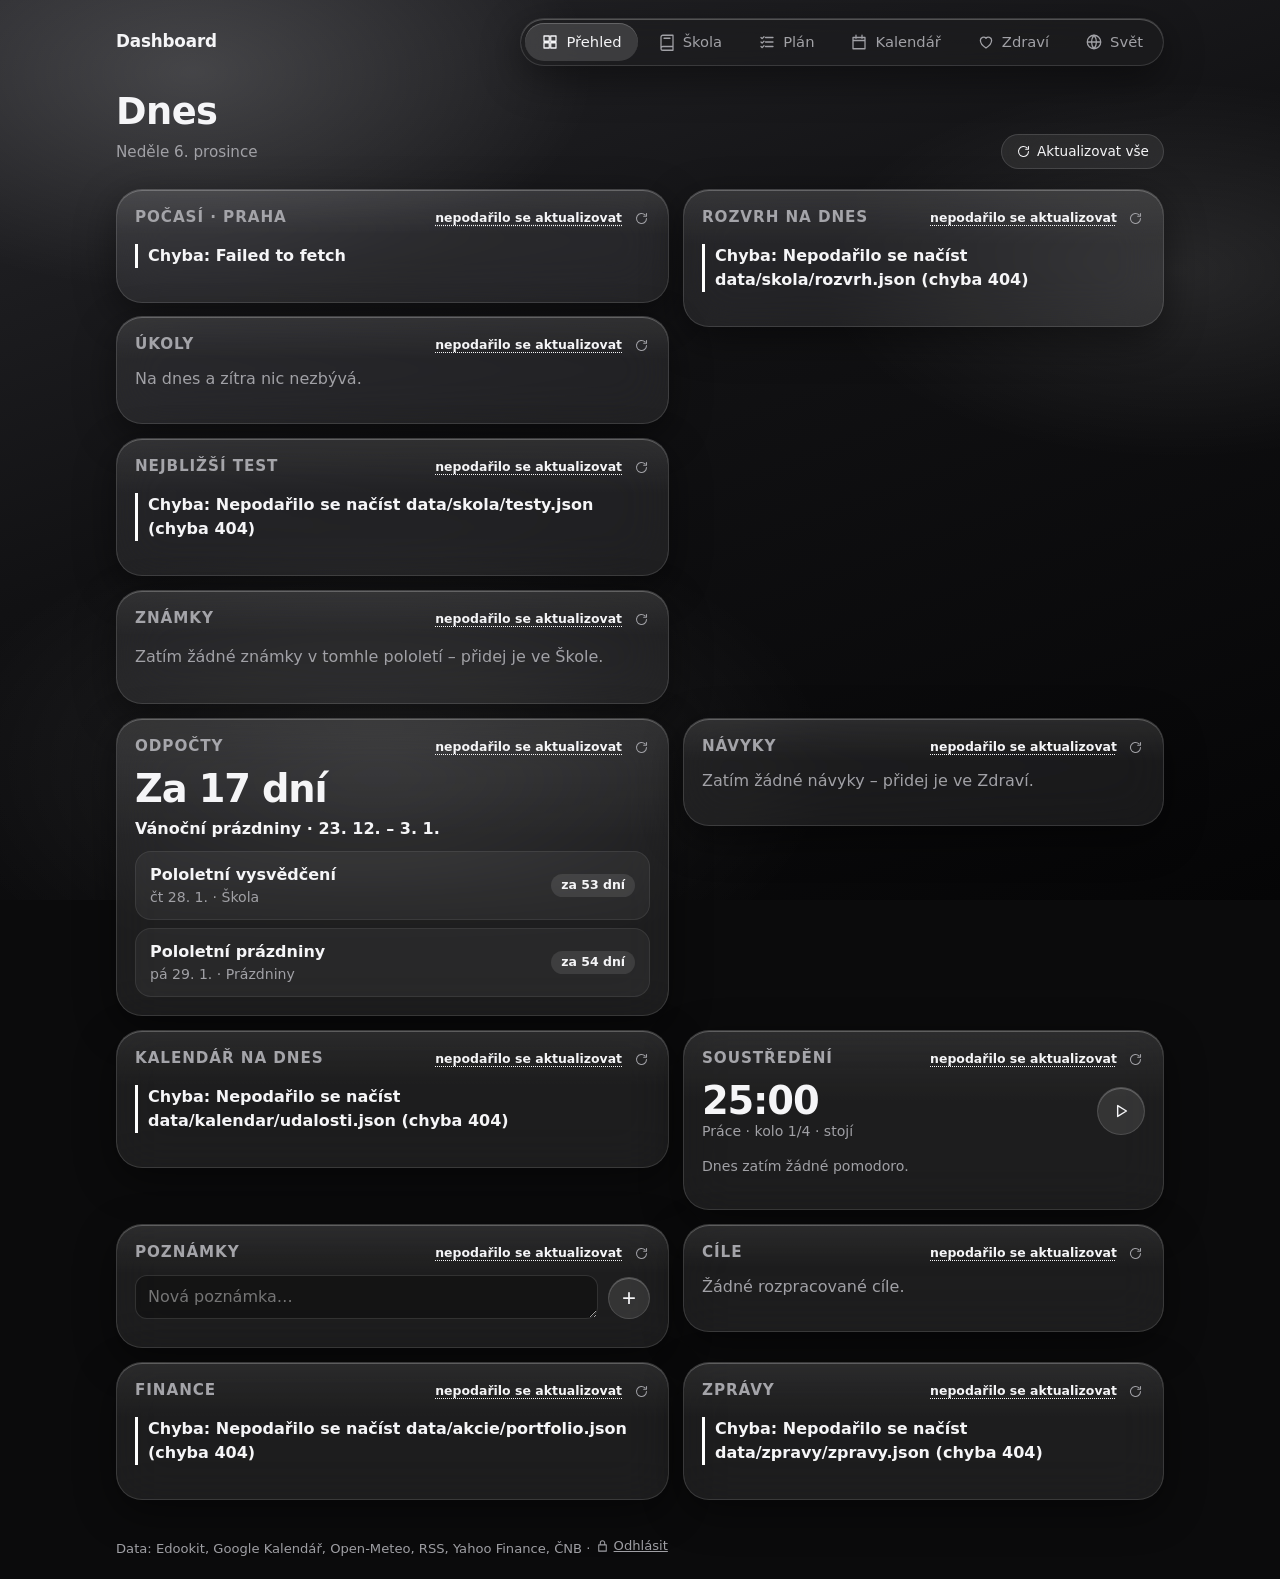
==== commit bbbbbfa3: "Lokální běh na Macu: server s přihlášením, data mimo repozitář - server/server.py: stránky, data a z" ====
--- a/index.html
+++ b/index.html
@@ -6,7 +6,7 @@
   <meta name="viewport" content="width=device-width, initial-scale=1, viewport-fit=cover">
   <meta name="theme-color" content="#0b0b0c">
   <title>Přehled · Dashboard</title>
-  <link rel="stylesheet" href="css/style.css?v=16">
+  <link rel="stylesheet" href="css/style.css?v=17">
 </head>
 <!-- data-zalozka říká, která záložka v navigaci je aktivní -->
 <body data-zalozka="prehled">
@@ -34,30 +34,30 @@
     </div>
   </main>
 
-  <footer class="paticka">Data: Edookit, Google Kalendář, Open-Meteo, RSS, Yahoo Finance, ČNB · <button type="button" class="odkaz-tlacitko" id="zamknout">Zamknout</button></footer>
+  <footer class="paticka">Data: Edookit, Google Kalendář, Open-Meteo, RSS, Yahoo Finance, ČNB · <button type="button" class="odkaz-tlacitko" id="odhlasit">Odhlásit</button></footer>
 
   <!-- Pořadí je důležité: záložky, společné funkce, moduly, nakonec Přehled.
        Nový modul = nový soubor v js/moduly/ a jeden řádek tady.
-       ?v=16 je číslo verze: po větší změně ho zvyš na všech stránkách, ať
+       ?v=17 je číslo verze: po větší změně ho zvyš na všech stránkách, ať
        prohlížeče nenačítají staré soubory ze své mezipaměti. -->
-  <script src="js/zalozky.js?v=16"></script>
-  <script src="js/spolecne.js?v=16"></script>
-  <script src="js/zapisy.js?v=16"></script>
-  <script src="js/obnova.js?v=16"></script>
-  <script src="js/moduly/pocasi.js?v=16"></script>
-  <script src="js/moduly/skola.js?v=16"></script>
-  <script src="js/moduly/ukoly.js?v=16"></script>
-  <script src="js/moduly/doucovani.js?v=16"></script>
-  <script src="js/moduly/znamky.js?v=16"></script>
-  <script src="js/moduly/odpocty.js?v=16"></script>
-  <script src="js/moduly/navyky.js?v=16"></script>
-  <script src="js/moduly/trenink.js?v=16"></script>
-  <script src="js/moduly/kalendar.js?v=16"></script>
-  <script src="js/moduly/soustredeni.js?v=16"></script>
-  <script src="js/moduly/poznamky.js?v=16"></script>
-  <script src="js/moduly/cile.js?v=16"></script>
-  <script src="js/moduly/akcie.js?v=16"></script>
-  <script src="js/moduly/zpravy.js?v=16"></script>
-  <script src="js/index.js?v=16"></script>
+  <script src="js/zalozky.js?v=17"></script>
+  <script src="js/spolecne.js?v=17"></script>
+  <script src="js/zapisy.js?v=17"></script>
+  <script src="js/obnova.js?v=17"></script>
+  <script src="js/moduly/pocasi.js?v=17"></script>
+  <script src="js/moduly/skola.js?v=17"></script>
+  <script src="js/moduly/ukoly.js?v=17"></script>
+  <script src="js/moduly/doucovani.js?v=17"></script>
+  <script src="js/moduly/znamky.js?v=17"></script>
+  <script src="js/moduly/odpocty.js?v=17"></script>
+  <script src="js/moduly/navyky.js?v=17"></script>
+  <script src="js/moduly/trenink.js?v=17"></script>
+  <script src="js/moduly/kalendar.js?v=17"></script>
+  <script src="js/moduly/soustredeni.js?v=17"></script>
+  <script src="js/moduly/poznamky.js?v=17"></script>
+  <script src="js/moduly/cile.js?v=17"></script>
+  <script src="js/moduly/akcie.js?v=17"></script>
+  <script src="js/moduly/zpravy.js?v=17"></script>
+  <script src="js/index.js?v=17"></script>
 </body>
 </html>
--- a/css/style.css
+++ b/css/style.css
@@ -1527,6 +1527,55 @@
 .plan-pridat {
   font-size: 0.88rem;
   color: var(--text-slaby);
+}
+
+/* --- Přihlášení --- */
+
+/* Přihlašovací stránka nemá navigaci, takže dole nepotřebuje místo pro lištu */
+.prihlaseni-stranka {
+  padding-bottom: 0;
+}
+
+.prihlaseni-stranka main {
+  min-height: 100vh;
+  min-height: 100dvh;
+  display: grid;
+  place-items: center;
+}
+
+.prihlaseni {
+  width: min(360px, 100%);
+  display: grid;
+  gap: 12px;
+  padding: 28px 24px;
+}
+
+.prihlaseni h1 {
+  margin: 0;
+  font-size: 2rem;
+}
+
+.prihlaseni p {
+  margin: 0;
+}
+
+.prihlaseni input {
+  font: inherit;
+  font-size: 1.1rem; /* aspoň 16 px, jinak iPhone při psaní stránku přiblíží */
+  width: 100%;
+  padding: 12px 14px;
+  border-radius: 14px;
+  border: 1px solid var(--sklo-okraj);
+  background: rgba(0, 0, 0, 0.3);
+  color: var(--text);
+}
+
+.prihlaseni .chyba:empty {
+  display: none;
+}
+
+.prihlaseni .hlavni-tlacitko {
+  justify-content: center;
 }
 
 /* --- Aktualizace dat: čas a kolečko u widgetu --- */
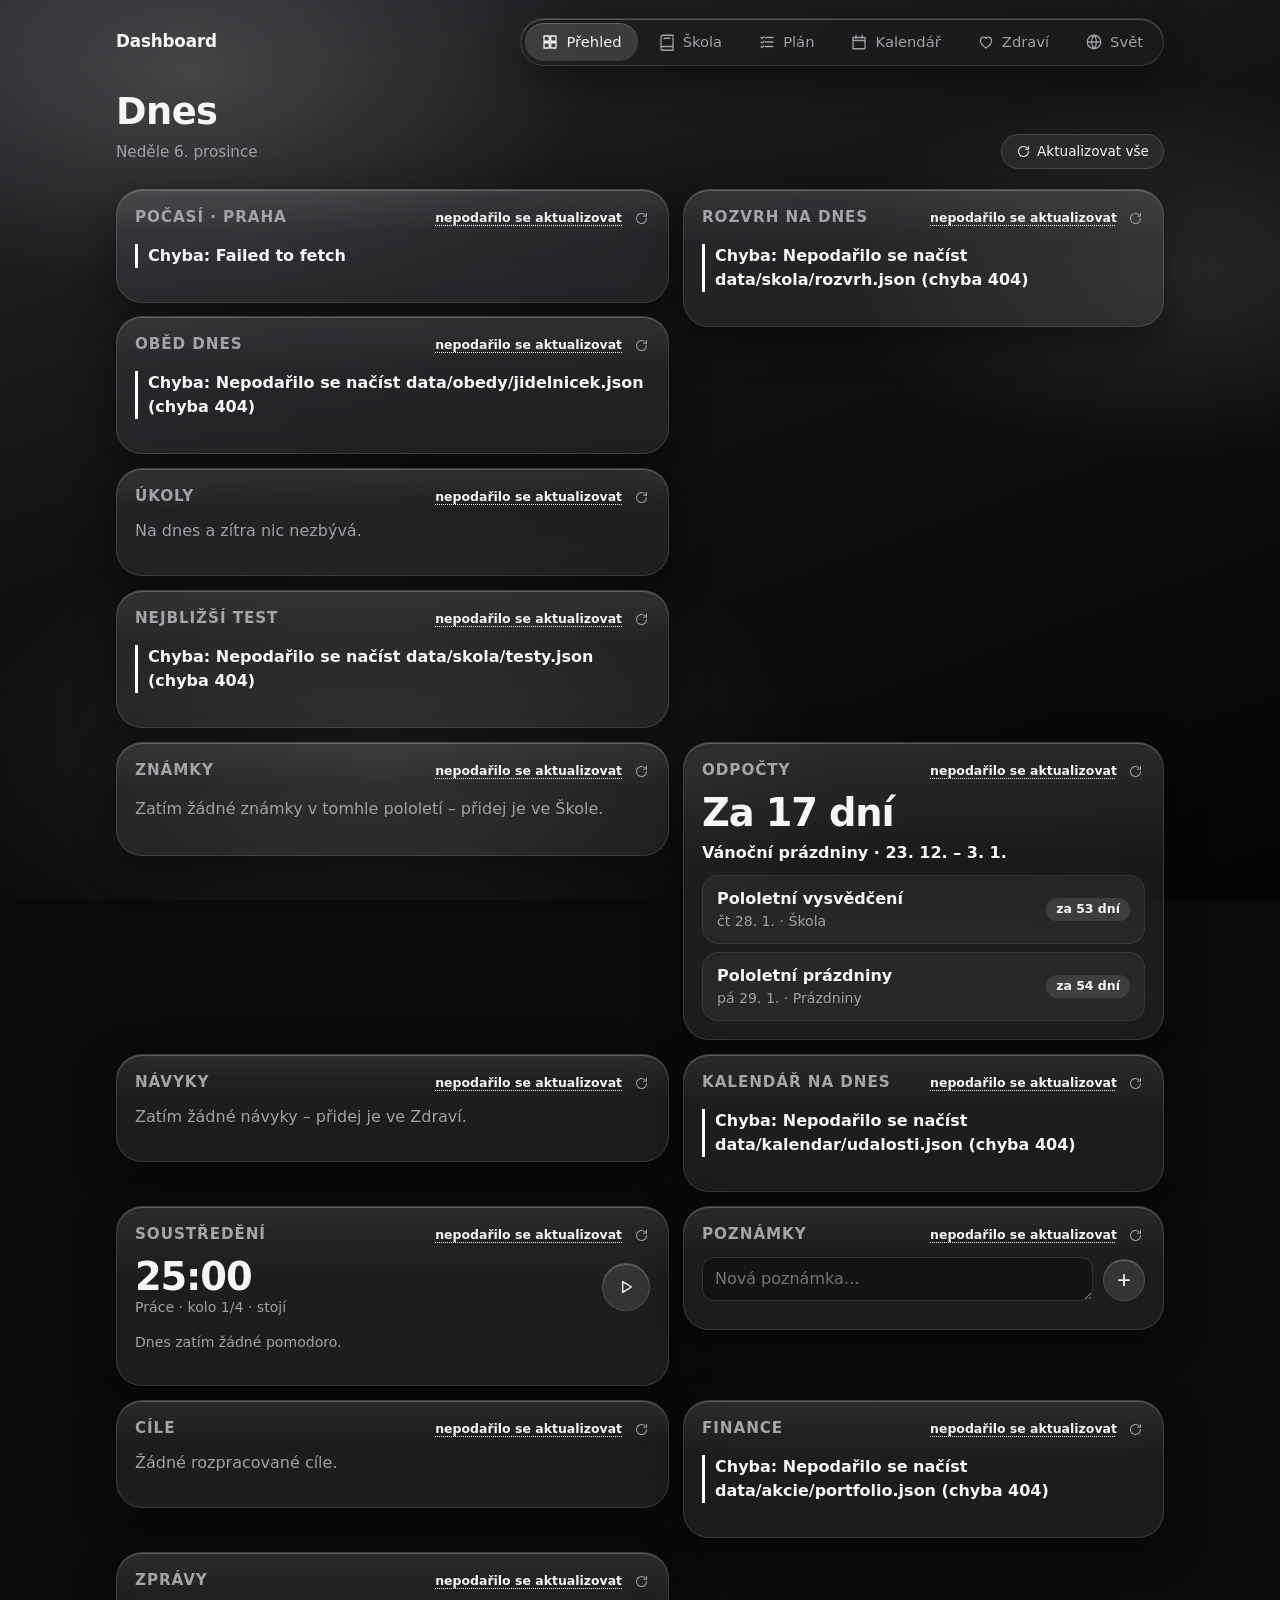
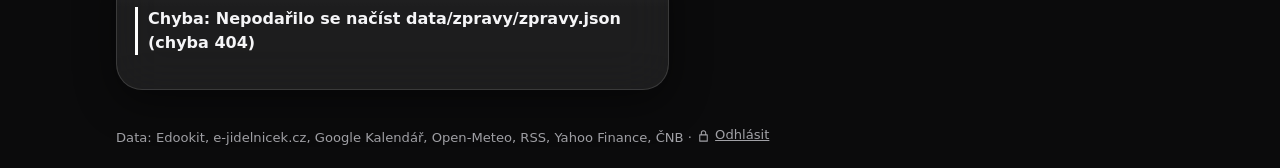
==== commit ba9b1317: "Obědy: jídelníček a páteční objednávání podle oblíbených jídel - stahovani/obedy.py + launchd (pátek" ====
--- a/index.html
+++ b/index.html
@@ -5,8 +5,17 @@
   <!-- viewport-fit=cover: stránka sahá až k okrajům iPhonu (kvůli liště dole) -->
   <meta name="viewport" content="width=device-width, initial-scale=1, viewport-fit=cover">
   <meta name="theme-color" content="#0b0b0c">
+  <!-- Aplikace na ploše (PWA): manifest, ikona a celá obrazovka bez lišty prohlížeče -->
+  <link rel="manifest" href="/manifest.webmanifest">
+  <link rel="icon" href="/ikony/favicon-32.png" sizes="32x32" type="image/png">
+  <link rel="apple-touch-icon" href="/ikony/apple-touch-icon.png">
+  <meta name="apple-mobile-web-app-capable" content="yes">
+  <meta name="mobile-web-app-capable" content="yes">
+  <meta name="apple-mobile-web-app-title" content="Dashboard">
+  <!-- black-translucent: obsah sahá až pod hodiny a baterii (okraj řeší env(safe-area-inset-top) v CSS) -->
+  <meta name="apple-mobile-web-app-status-bar-style" content="black-translucent">
   <title>Přehled · Dashboard</title>
-  <link rel="stylesheet" href="css/style.css?v=17">
+  <link rel="stylesheet" href="css/style.css?v=19">
 </head>
 <!-- data-zalozka říká, která záložka v navigaci je aktivní -->
 <body data-zalozka="prehled">
@@ -34,30 +43,31 @@
     </div>
   </main>
 
-  <footer class="paticka">Data: Edookit, Google Kalendář, Open-Meteo, RSS, Yahoo Finance, ČNB · <button type="button" class="odkaz-tlacitko" id="odhlasit">Odhlásit</button></footer>
+  <footer class="paticka">Data: Edookit, e-jidelnicek.cz, Google Kalendář, Open-Meteo, RSS, Yahoo Finance, ČNB · <button type="button" class="odkaz-tlacitko" id="odhlasit">Odhlásit</button></footer>
 
   <!-- Pořadí je důležité: záložky, společné funkce, moduly, nakonec Přehled.
        Nový modul = nový soubor v js/moduly/ a jeden řádek tady.
-       ?v=17 je číslo verze: po větší změně ho zvyš na všech stránkách, ať
+       ?v=19 je číslo verze: po větší změně ho zvyš na všech stránkách, ať
        prohlížeče nenačítají staré soubory ze své mezipaměti. -->
-  <script src="js/zalozky.js?v=17"></script>
-  <script src="js/spolecne.js?v=17"></script>
-  <script src="js/zapisy.js?v=17"></script>
-  <script src="js/obnova.js?v=17"></script>
-  <script src="js/moduly/pocasi.js?v=17"></script>
-  <script src="js/moduly/skola.js?v=17"></script>
-  <script src="js/moduly/ukoly.js?v=17"></script>
-  <script src="js/moduly/doucovani.js?v=17"></script>
-  <script src="js/moduly/znamky.js?v=17"></script>
-  <script src="js/moduly/odpocty.js?v=17"></script>
-  <script src="js/moduly/navyky.js?v=17"></script>
-  <script src="js/moduly/trenink.js?v=17"></script>
-  <script src="js/moduly/kalendar.js?v=17"></script>
-  <script src="js/moduly/soustredeni.js?v=17"></script>
-  <script src="js/moduly/poznamky.js?v=17"></script>
-  <script src="js/moduly/cile.js?v=17"></script>
-  <script src="js/moduly/akcie.js?v=17"></script>
-  <script src="js/moduly/zpravy.js?v=17"></script>
-  <script src="js/index.js?v=17"></script>
+  <script src="js/zalozky.js?v=19"></script>
+  <script src="js/spolecne.js?v=19"></script>
+  <script src="js/zapisy.js?v=19"></script>
+  <script src="js/obnova.js?v=19"></script>
+  <script src="js/moduly/pocasi.js?v=19"></script>
+  <script src="js/moduly/skola.js?v=19"></script>
+  <script src="js/moduly/obedy.js?v=19"></script>
+  <script src="js/moduly/ukoly.js?v=19"></script>
+  <script src="js/moduly/doucovani.js?v=19"></script>
+  <script src="js/moduly/znamky.js?v=19"></script>
+  <script src="js/moduly/odpocty.js?v=19"></script>
+  <script src="js/moduly/navyky.js?v=19"></script>
+  <script src="js/moduly/trenink.js?v=19"></script>
+  <script src="js/moduly/kalendar.js?v=19"></script>
+  <script src="js/moduly/soustredeni.js?v=19"></script>
+  <script src="js/moduly/poznamky.js?v=19"></script>
+  <script src="js/moduly/cile.js?v=19"></script>
+  <script src="js/moduly/akcie.js?v=19"></script>
+  <script src="js/moduly/zpravy.js?v=19"></script>
+  <script src="js/index.js?v=19"></script>
 </body>
 </html>
--- a/css/style.css
+++ b/css/style.css
@@ -179,7 +179,9 @@
 .hlavicka-obsah {
   max-width: var(--max-sirka);
   margin: 0 auto;
-  padding: 14px var(--mezera) 0;
+  /* env(safe-area-inset-top): v aplikaci na ploše iPhonu sahá stránka až pod
+     hodiny a výřez displeje – hlavičku o to posuneme dolů (v prohlížeči je 0) */
+  padding: calc(14px + env(safe-area-inset-top)) var(--mezera) 0;
   display: flex;
   align-items: center;
   gap: 16px;
@@ -1537,6 +1539,7 @@
 }
 
 .prihlaseni-stranka main {
+  padding-top: calc(16px + env(safe-area-inset-top));
   min-height: 100vh;
   min-height: 100dvh;
   display: grid;
@@ -2117,6 +2120,7 @@
 }
 
 .rezim-soustredeni main {
+  padding-top: env(safe-area-inset-top);
   min-height: 100vh;
   min-height: 100dvh;
   display: flex;
@@ -2382,7 +2386,7 @@
   }
 
   .hlavicka-obsah {
-    padding-top: 18px;
+    padding-top: calc(18px + env(safe-area-inset-top));
   }
 
   .mrizka {
@@ -2431,3 +2435,36 @@
     overflow: hidden;
   }
 }
+
+/* --- Obědy --- */
+
+/* Neobjednané jídlo dne (druhé menu): ztlumené, objednané má bílý štítek */
+.obed.neobjednano {
+  opacity: 0.6;
+}
+
+.obedy-skupina {
+  display: grid;
+  gap: 8px;
+  margin-top: 14px;
+}
+
+.obedy-skupina .filtry {
+  margin-bottom: 0;
+}
+
+.obedy-skupina .cil-novy-krok input {
+  font: inherit;
+  font-size: 1rem; /* aspoň 16 px, jinak iPhone při psaní stránku přiblíží */
+  padding: 8px 12px;
+  border-radius: 12px;
+  border: 1px solid var(--sklo-okraj);
+  background: rgba(0, 0, 0, 0.3);
+  color: var(--text);
+}
+
+/* Upozornění k obědům: obrácený štítek jako u deště, ale přes celou šířku */
+.obed-varovani {
+  display: block;
+  margin: 0 0 8px;
+}
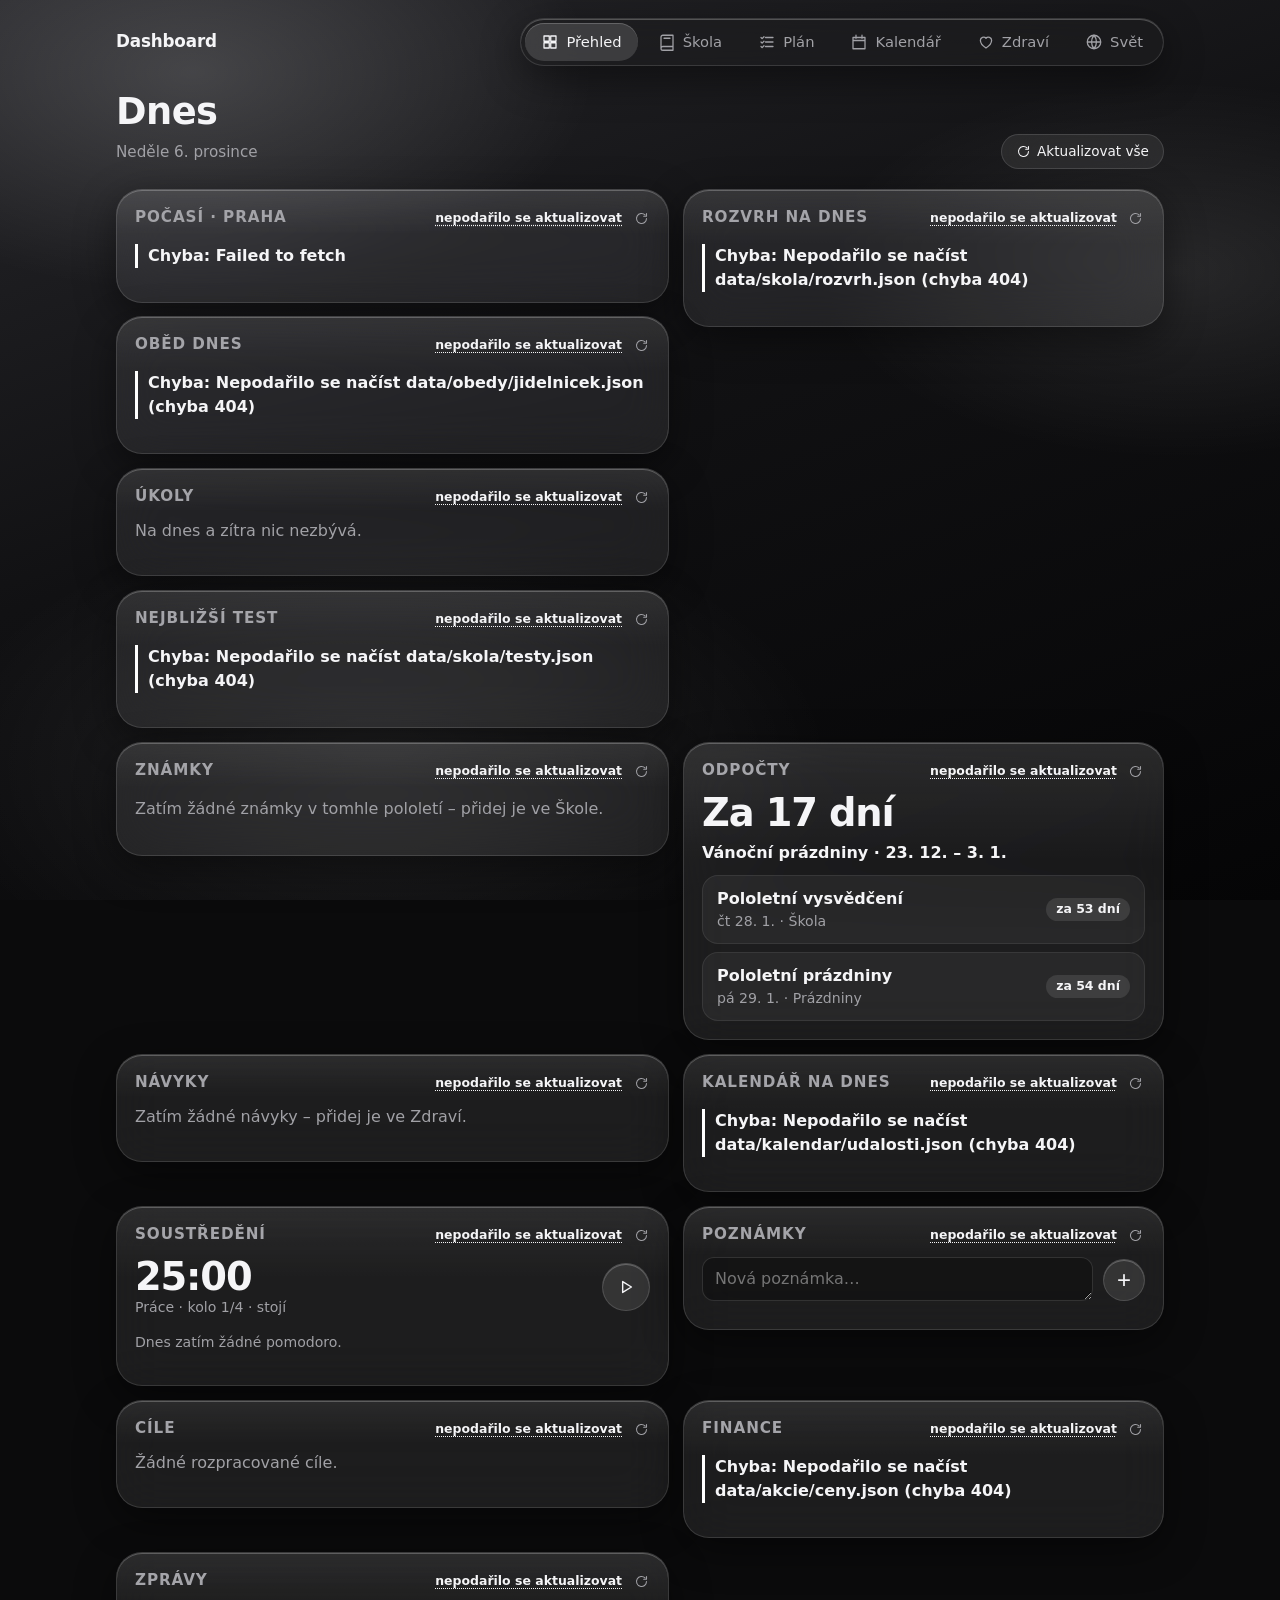
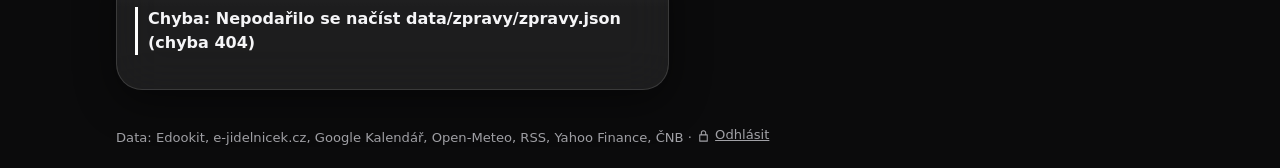
==== commit 0df1ed50: "Dashboard jen na Macu: bez Tailscale a offline režimu pro iPhone Co-Authored-By: Claude Opus 5.5 <no" ====
--- a/index.html
+++ b/index.html
@@ -15,7 +15,7 @@
   <!-- black-translucent: obsah sahá až pod hodiny a baterii (okraj řeší env(safe-area-inset-top) v CSS) -->
   <meta name="apple-mobile-web-app-status-bar-style" content="black-translucent">
   <title>Přehled · Dashboard</title>
-  <link rel="stylesheet" href="css/style.css?v=19">
+  <link rel="stylesheet" href="css/style.css?v=20">
 </head>
 <!-- data-zalozka říká, která záložka v navigaci je aktivní -->
 <body data-zalozka="prehled">
@@ -47,27 +47,27 @@
 
   <!-- Pořadí je důležité: záložky, společné funkce, moduly, nakonec Přehled.
        Nový modul = nový soubor v js/moduly/ a jeden řádek tady.
-       ?v=19 je číslo verze: po větší změně ho zvyš na všech stránkách, ať
+       ?v=20 je číslo verze: po větší změně ho zvyš na všech stránkách, ať
        prohlížeče nenačítají staré soubory ze své mezipaměti. -->
-  <script src="js/zalozky.js?v=19"></script>
-  <script src="js/spolecne.js?v=19"></script>
-  <script src="js/zapisy.js?v=19"></script>
-  <script src="js/obnova.js?v=19"></script>
-  <script src="js/moduly/pocasi.js?v=19"></script>
-  <script src="js/moduly/skola.js?v=19"></script>
-  <script src="js/moduly/obedy.js?v=19"></script>
-  <script src="js/moduly/ukoly.js?v=19"></script>
-  <script src="js/moduly/doucovani.js?v=19"></script>
-  <script src="js/moduly/znamky.js?v=19"></script>
-  <script src="js/moduly/odpocty.js?v=19"></script>
-  <script src="js/moduly/navyky.js?v=19"></script>
-  <script src="js/moduly/trenink.js?v=19"></script>
-  <script src="js/moduly/kalendar.js?v=19"></script>
-  <script src="js/moduly/soustredeni.js?v=19"></script>
-  <script src="js/moduly/poznamky.js?v=19"></script>
-  <script src="js/moduly/cile.js?v=19"></script>
-  <script src="js/moduly/akcie.js?v=19"></script>
-  <script src="js/moduly/zpravy.js?v=19"></script>
-  <script src="js/index.js?v=19"></script>
+  <script src="js/zalozky.js?v=20"></script>
+  <script src="js/spolecne.js?v=20"></script>
+  <script src="js/zapisy.js?v=20"></script>
+  <script src="js/obnova.js?v=20"></script>
+  <script src="js/moduly/pocasi.js?v=20"></script>
+  <script src="js/moduly/skola.js?v=20"></script>
+  <script src="js/moduly/obedy.js?v=20"></script>
+  <script src="js/moduly/ukoly.js?v=20"></script>
+  <script src="js/moduly/doucovani.js?v=20"></script>
+  <script src="js/moduly/znamky.js?v=20"></script>
+  <script src="js/moduly/odpocty.js?v=20"></script>
+  <script src="js/moduly/navyky.js?v=20"></script>
+  <script src="js/moduly/trenink.js?v=20"></script>
+  <script src="js/moduly/kalendar.js?v=20"></script>
+  <script src="js/moduly/soustredeni.js?v=20"></script>
+  <script src="js/moduly/poznamky.js?v=20"></script>
+  <script src="js/moduly/cile.js?v=20"></script>
+  <script src="js/moduly/akcie.js?v=20"></script>
+  <script src="js/moduly/zpravy.js?v=20"></script>
+  <script src="js/index.js?v=20"></script>
 </body>
 </html>
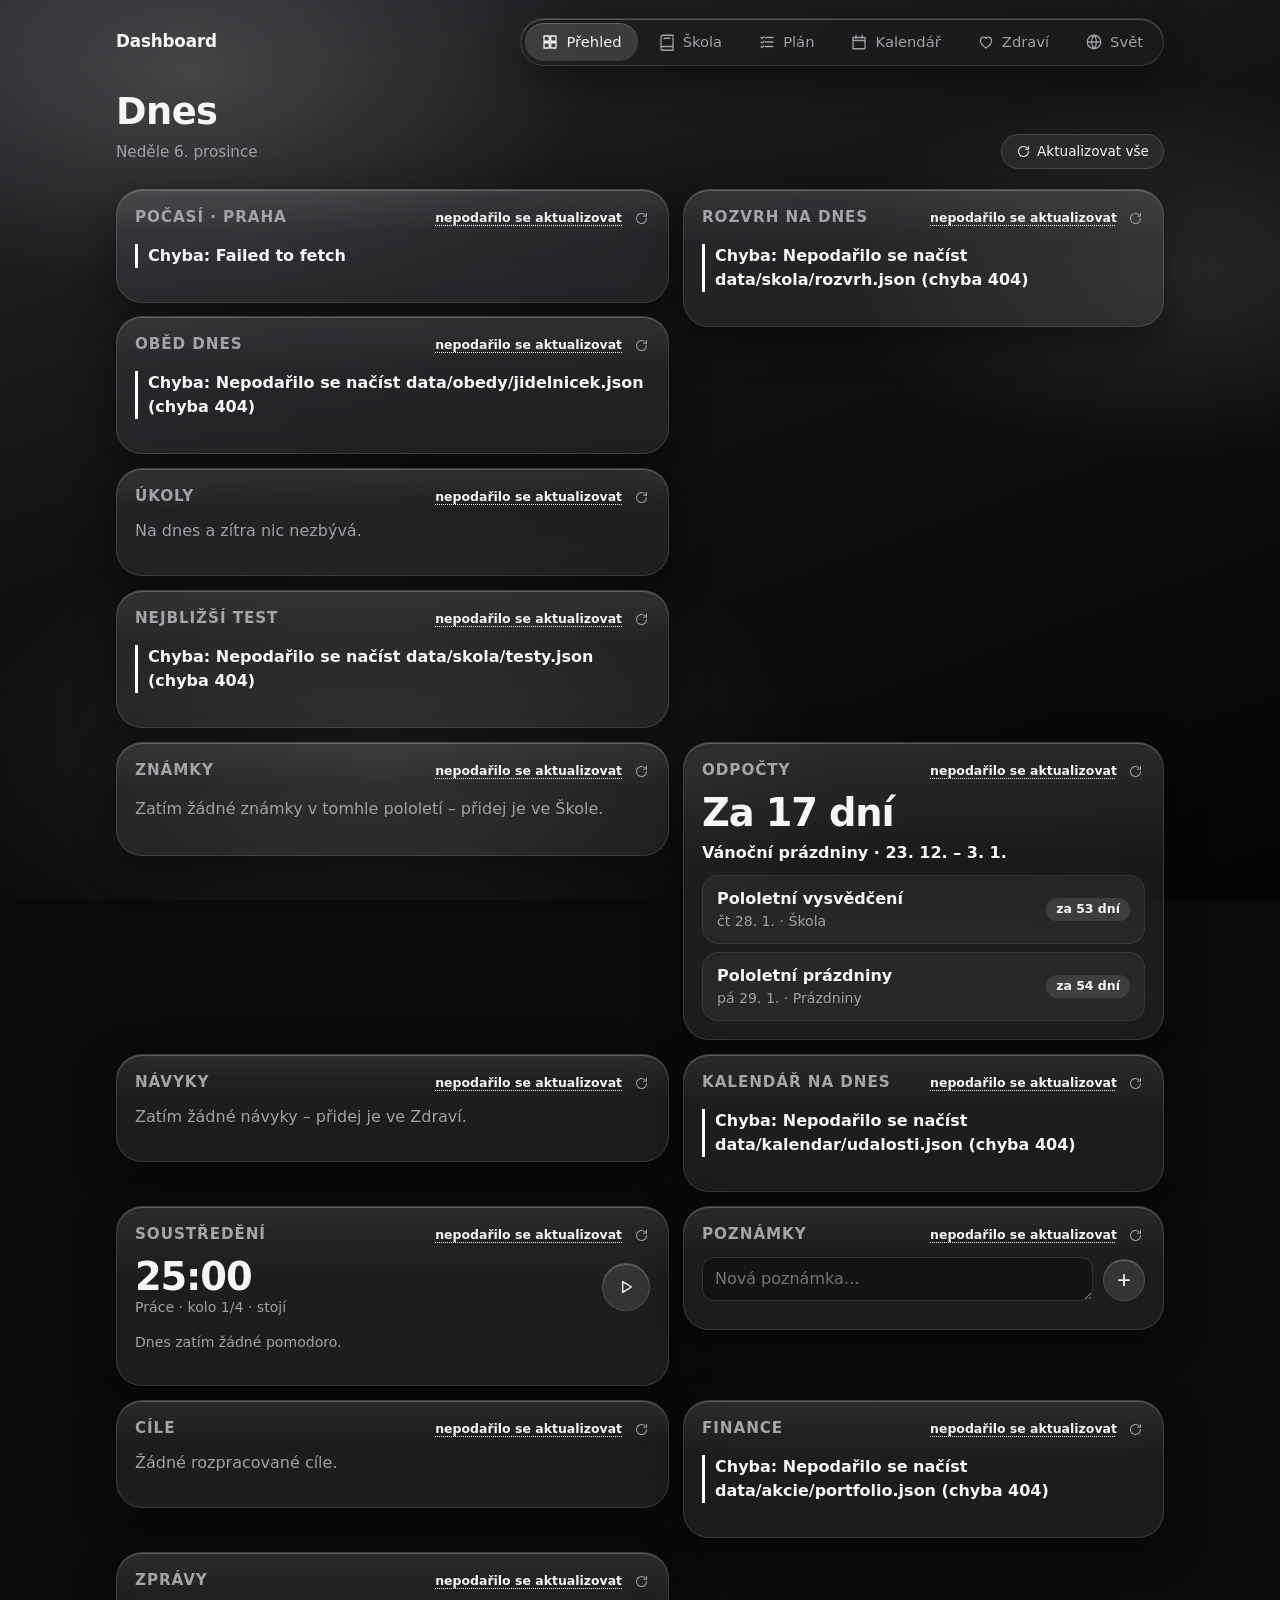
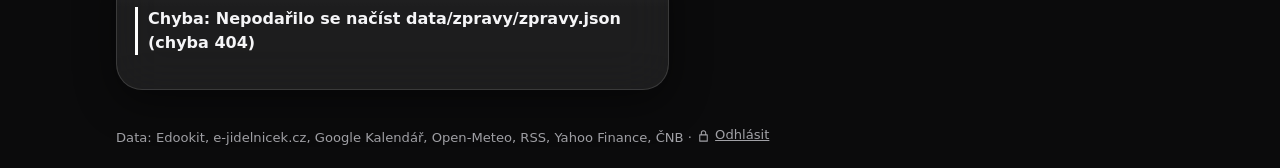
==== commit cef97c41: "Obědy: výběr nutričně lepšího menu podle složení jídla Co-Authored-By: Claude Opus 5.5 <noreply@anth" ====
--- a/index.html
+++ b/index.html
@@ -15,7 +15,7 @@
   <!-- black-translucent: obsah sahá až pod hodiny a baterii (okraj řeší env(safe-area-inset-top) v CSS) -->
   <meta name="apple-mobile-web-app-status-bar-style" content="black-translucent">
   <title>Přehled · Dashboard</title>
-  <link rel="stylesheet" href="css/style.css?v=20">
+  <link rel="stylesheet" href="css/style.css?v=21">
 </head>
 <!-- data-zalozka říká, která záložka v navigaci je aktivní -->
 <body data-zalozka="prehled">
@@ -47,27 +47,27 @@
 
   <!-- Pořadí je důležité: záložky, společné funkce, moduly, nakonec Přehled.
        Nový modul = nový soubor v js/moduly/ a jeden řádek tady.
-       ?v=20 je číslo verze: po větší změně ho zvyš na všech stránkách, ať
+       ?v=21 je číslo verze: po větší změně ho zvyš na všech stránkách, ať
        prohlížeče nenačítají staré soubory ze své mezipaměti. -->
-  <script src="js/zalozky.js?v=20"></script>
-  <script src="js/spolecne.js?v=20"></script>
-  <script src="js/zapisy.js?v=20"></script>
-  <script src="js/obnova.js?v=20"></script>
-  <script src="js/moduly/pocasi.js?v=20"></script>
-  <script src="js/moduly/skola.js?v=20"></script>
-  <script src="js/moduly/obedy.js?v=20"></script>
-  <script src="js/moduly/ukoly.js?v=20"></script>
-  <script src="js/moduly/doucovani.js?v=20"></script>
-  <script src="js/moduly/znamky.js?v=20"></script>
-  <script src="js/moduly/odpocty.js?v=20"></script>
-  <script src="js/moduly/navyky.js?v=20"></script>
-  <script src="js/moduly/trenink.js?v=20"></script>
-  <script src="js/moduly/kalendar.js?v=20"></script>
-  <script src="js/moduly/soustredeni.js?v=20"></script>
-  <script src="js/moduly/poznamky.js?v=20"></script>
-  <script src="js/moduly/cile.js?v=20"></script>
-  <script src="js/moduly/akcie.js?v=20"></script>
-  <script src="js/moduly/zpravy.js?v=20"></script>
-  <script src="js/index.js?v=20"></script>
+  <script src="js/zalozky.js?v=21"></script>
+  <script src="js/spolecne.js?v=21"></script>
+  <script src="js/zapisy.js?v=21"></script>
+  <script src="js/obnova.js?v=21"></script>
+  <script src="js/moduly/pocasi.js?v=21"></script>
+  <script src="js/moduly/skola.js?v=21"></script>
+  <script src="js/moduly/obedy.js?v=21"></script>
+  <script src="js/moduly/ukoly.js?v=21"></script>
+  <script src="js/moduly/doucovani.js?v=21"></script>
+  <script src="js/moduly/znamky.js?v=21"></script>
+  <script src="js/moduly/odpocty.js?v=21"></script>
+  <script src="js/moduly/navyky.js?v=21"></script>
+  <script src="js/moduly/trenink.js?v=21"></script>
+  <script src="js/moduly/kalendar.js?v=21"></script>
+  <script src="js/moduly/soustredeni.js?v=21"></script>
+  <script src="js/moduly/poznamky.js?v=21"></script>
+  <script src="js/moduly/cile.js?v=21"></script>
+  <script src="js/moduly/akcie.js?v=21"></script>
+  <script src="js/moduly/zpravy.js?v=21"></script>
+  <script src="js/index.js?v=21"></script>
 </body>
 </html>
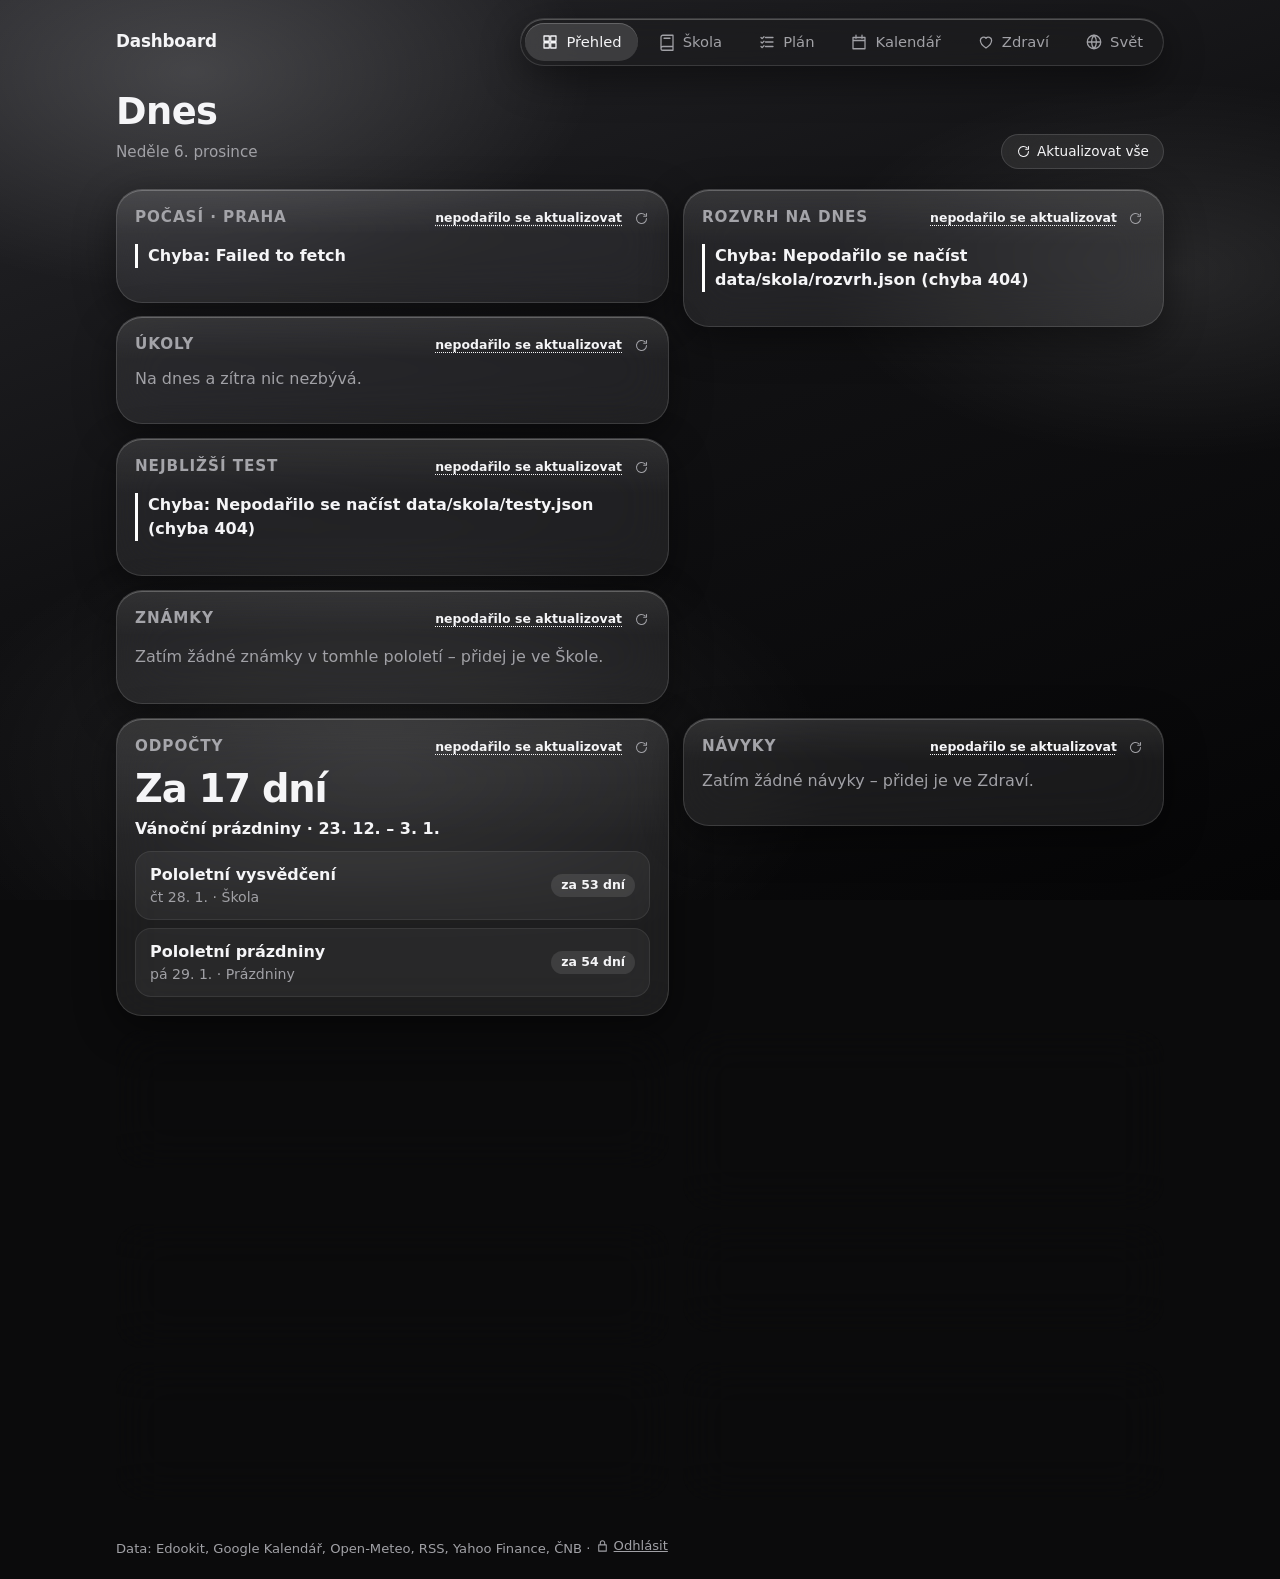
==== commit 8b3df1fb: "Odstranit objednávání obědů Co-Authored-By: Claude Opus 5.5 <noreply@anthropic.com>" ====
--- a/index.html
+++ b/index.html
@@ -15,7 +15,7 @@
   <!-- black-translucent: obsah sahá až pod hodiny a baterii (okraj řeší env(safe-area-inset-top) v CSS) -->
   <meta name="apple-mobile-web-app-status-bar-style" content="black-translucent">
   <title>Přehled · Dashboard</title>
-  <link rel="stylesheet" href="css/style.css?v=21">
+  <link rel="stylesheet" href="css/style.css?v=20">
 </head>
 <!-- data-zalozka říká, která záložka v navigaci je aktivní -->
 <body data-zalozka="prehled">
@@ -43,31 +43,30 @@
     </div>
   </main>
 
-  <footer class="paticka">Data: Edookit, e-jidelnicek.cz, Google Kalendář, Open-Meteo, RSS, Yahoo Finance, ČNB · <button type="button" class="odkaz-tlacitko" id="odhlasit">Odhlásit</button></footer>
+  <footer class="paticka">Data: Edookit, Google Kalendář, Open-Meteo, RSS, Yahoo Finance, ČNB · <button type="button" class="odkaz-tlacitko" id="odhlasit">Odhlásit</button></footer>
 
   <!-- Pořadí je důležité: záložky, společné funkce, moduly, nakonec Přehled.
        Nový modul = nový soubor v js/moduly/ a jeden řádek tady.
-       ?v=21 je číslo verze: po větší změně ho zvyš na všech stránkách, ať
+       ?v=20 je číslo verze: po větší změně ho zvyš na všech stránkách, ať
        prohlížeče nenačítají staré soubory ze své mezipaměti. -->
-  <script src="js/zalozky.js?v=21"></script>
-  <script src="js/spolecne.js?v=21"></script>
-  <script src="js/zapisy.js?v=21"></script>
-  <script src="js/obnova.js?v=21"></script>
-  <script src="js/moduly/pocasi.js?v=21"></script>
-  <script src="js/moduly/skola.js?v=21"></script>
-  <script src="js/moduly/obedy.js?v=21"></script>
-  <script src="js/moduly/ukoly.js?v=21"></script>
-  <script src="js/moduly/doucovani.js?v=21"></script>
-  <script src="js/moduly/znamky.js?v=21"></script>
-  <script src="js/moduly/odpocty.js?v=21"></script>
-  <script src="js/moduly/navyky.js?v=21"></script>
-  <script src="js/moduly/trenink.js?v=21"></script>
-  <script src="js/moduly/kalendar.js?v=21"></script>
-  <script src="js/moduly/soustredeni.js?v=21"></script>
-  <script src="js/moduly/poznamky.js?v=21"></script>
-  <script src="js/moduly/cile.js?v=21"></script>
-  <script src="js/moduly/akcie.js?v=21"></script>
-  <script src="js/moduly/zpravy.js?v=21"></script>
-  <script src="js/index.js?v=21"></script>
+  <script src="js/zalozky.js?v=20"></script>
+  <script src="js/spolecne.js?v=20"></script>
+  <script src="js/zapisy.js?v=20"></script>
+  <script src="js/obnova.js?v=20"></script>
+  <script src="js/moduly/pocasi.js?v=20"></script>
+  <script src="js/moduly/skola.js?v=20"></script>
+  <script src="js/moduly/ukoly.js?v=20"></script>
+  <script src="js/moduly/doucovani.js?v=20"></script>
+  <script src="js/moduly/znamky.js?v=20"></script>
+  <script src="js/moduly/odpocty.js?v=20"></script>
+  <script src="js/moduly/navyky.js?v=20"></script>
+  <script src="js/moduly/trenink.js?v=20"></script>
+  <script src="js/moduly/kalendar.js?v=20"></script>
+  <script src="js/moduly/soustredeni.js?v=20"></script>
+  <script src="js/moduly/poznamky.js?v=20"></script>
+  <script src="js/moduly/cile.js?v=20"></script>
+  <script src="js/moduly/akcie.js?v=20"></script>
+  <script src="js/moduly/zpravy.js?v=20"></script>
+  <script src="js/index.js?v=20"></script>
 </body>
 </html>
--- a/css/style.css
+++ b/css/style.css
@@ -2436,35 +2436,3 @@
   }
 }
 
-/* --- Obědy --- */
-
-/* Neobjednané jídlo dne (druhé menu): ztlumené, objednané má bílý štítek */
-.obed.neobjednano {
-  opacity: 0.6;
-}
-
-.obedy-skupina {
-  display: grid;
-  gap: 8px;
-  margin-top: 14px;
-}
-
-.obedy-skupina .filtry {
-  margin-bottom: 0;
-}
-
-.obedy-skupina .cil-novy-krok input {
-  font: inherit;
-  font-size: 1rem; /* aspoň 16 px, jinak iPhone při psaní stránku přiblíží */
-  padding: 8px 12px;
-  border-radius: 12px;
-  border: 1px solid var(--sklo-okraj);
-  background: rgba(0, 0, 0, 0.3);
-  color: var(--text);
-}
-
-/* Upozornění k obědům: obrácený štítek jako u deště, ale přes celou šířku */
-.obed-varovani {
-  display: block;
-  margin: 0 0 8px;
-}
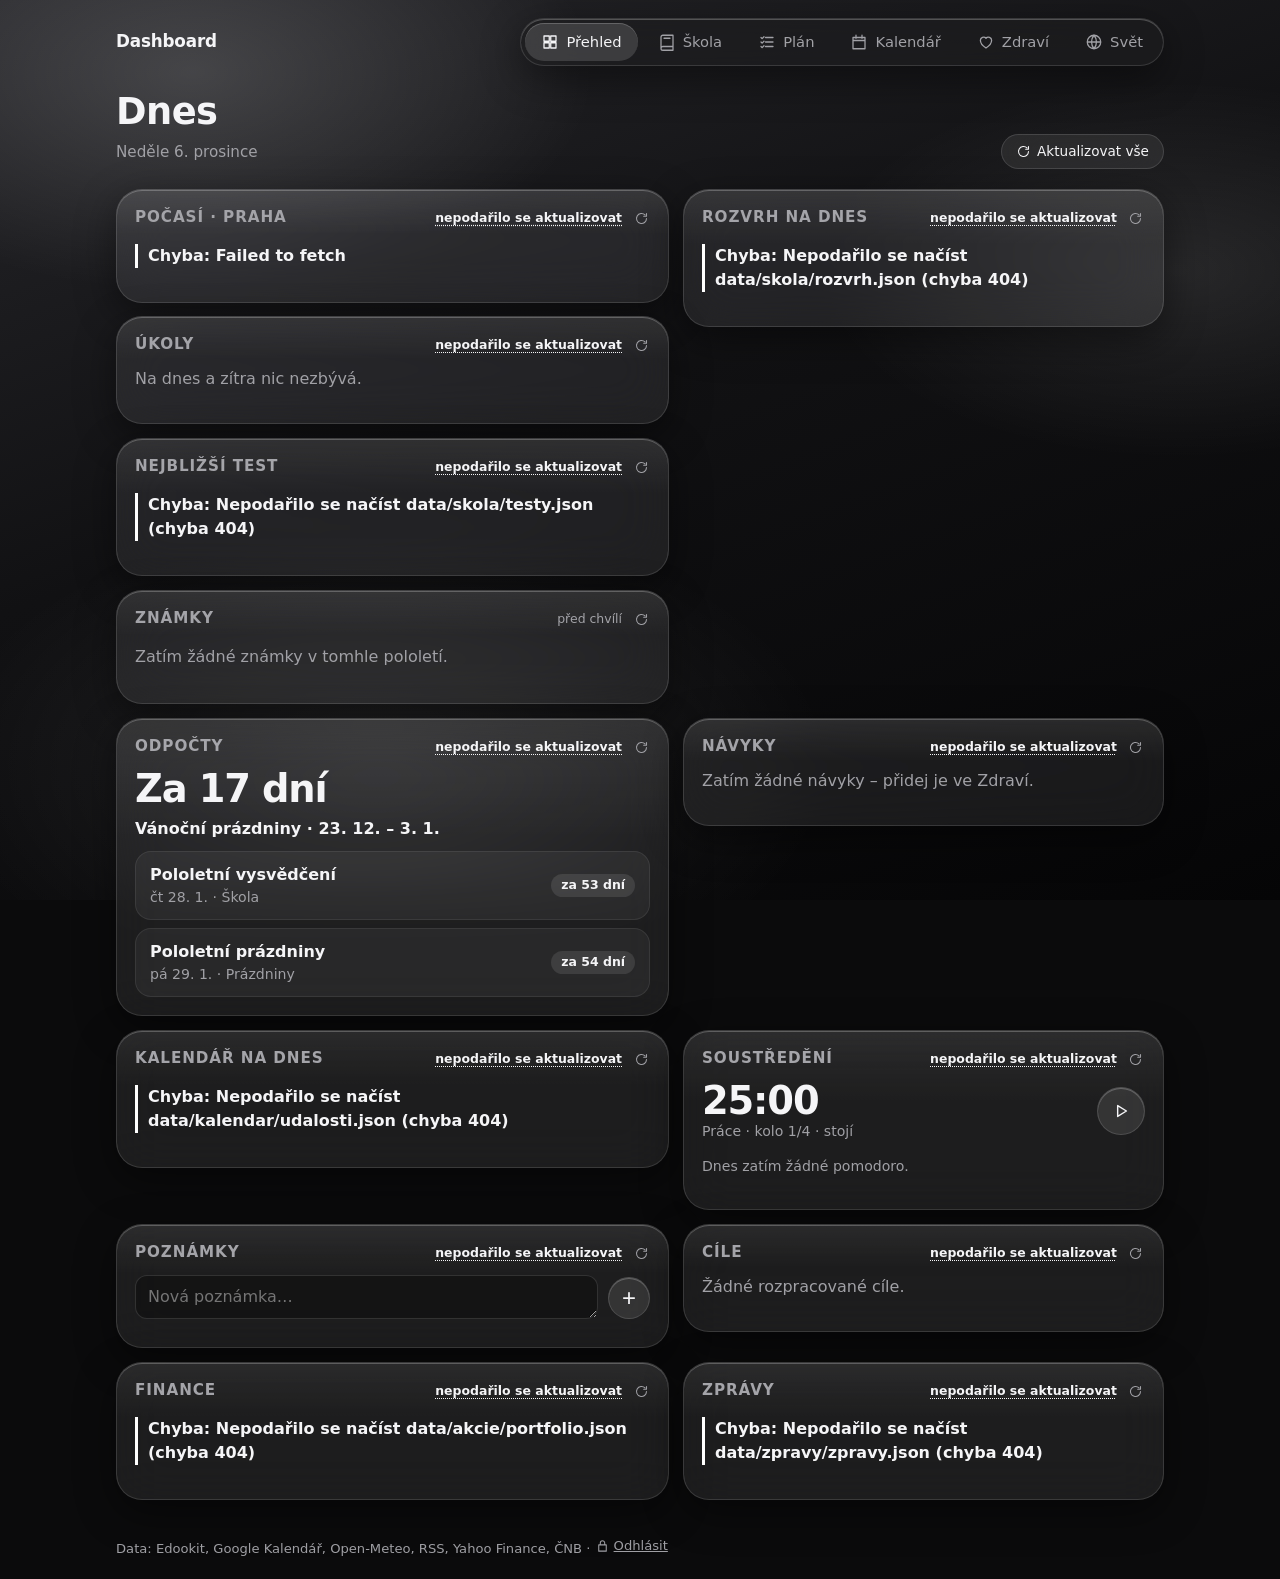
==== commit 4ceaff2b: "Známky z Edookitu: stahování každých 6 hodin a zobrazení v modulu Známky Co-Authored-By: Claude Opus" ====
--- a/index.html
+++ b/index.html
@@ -15,7 +15,7 @@
   <!-- black-translucent: obsah sahá až pod hodiny a baterii (okraj řeší env(safe-area-inset-top) v CSS) -->
   <meta name="apple-mobile-web-app-status-bar-style" content="black-translucent">
   <title>Přehled · Dashboard</title>
-  <link rel="stylesheet" href="css/style.css?v=20">
+  <link rel="stylesheet" href="css/style.css?v=21">
 </head>
 <!-- data-zalozka říká, která záložka v navigaci je aktivní -->
 <body data-zalozka="prehled">
@@ -47,26 +47,26 @@
 
   <!-- Pořadí je důležité: záložky, společné funkce, moduly, nakonec Přehled.
        Nový modul = nový soubor v js/moduly/ a jeden řádek tady.
-       ?v=20 je číslo verze: po větší změně ho zvyš na všech stránkách, ať
+       ?v=21 je číslo verze: po větší změně ho zvyš na všech stránkách, ať
        prohlížeče nenačítají staré soubory ze své mezipaměti. -->
-  <script src="js/zalozky.js?v=20"></script>
-  <script src="js/spolecne.js?v=20"></script>
-  <script src="js/zapisy.js?v=20"></script>
-  <script src="js/obnova.js?v=20"></script>
-  <script src="js/moduly/pocasi.js?v=20"></script>
-  <script src="js/moduly/skola.js?v=20"></script>
-  <script src="js/moduly/ukoly.js?v=20"></script>
-  <script src="js/moduly/doucovani.js?v=20"></script>
-  <script src="js/moduly/znamky.js?v=20"></script>
-  <script src="js/moduly/odpocty.js?v=20"></script>
-  <script src="js/moduly/navyky.js?v=20"></script>
-  <script src="js/moduly/trenink.js?v=20"></script>
-  <script src="js/moduly/kalendar.js?v=20"></script>
-  <script src="js/moduly/soustredeni.js?v=20"></script>
-  <script src="js/moduly/poznamky.js?v=20"></script>
-  <script src="js/moduly/cile.js?v=20"></script>
-  <script src="js/moduly/akcie.js?v=20"></script>
-  <script src="js/moduly/zpravy.js?v=20"></script>
-  <script src="js/index.js?v=20"></script>
+  <script src="js/zalozky.js?v=21"></script>
+  <script src="js/spolecne.js?v=21"></script>
+  <script src="js/zapisy.js?v=21"></script>
+  <script src="js/obnova.js?v=21"></script>
+  <script src="js/moduly/pocasi.js?v=21"></script>
+  <script src="js/moduly/skola.js?v=21"></script>
+  <script src="js/moduly/ukoly.js?v=21"></script>
+  <script src="js/moduly/doucovani.js?v=21"></script>
+  <script src="js/moduly/znamky.js?v=21"></script>
+  <script src="js/moduly/odpocty.js?v=21"></script>
+  <script src="js/moduly/navyky.js?v=21"></script>
+  <script src="js/moduly/trenink.js?v=21"></script>
+  <script src="js/moduly/kalendar.js?v=21"></script>
+  <script src="js/moduly/soustredeni.js?v=21"></script>
+  <script src="js/moduly/poznamky.js?v=21"></script>
+  <script src="js/moduly/cile.js?v=21"></script>
+  <script src="js/moduly/akcie.js?v=21"></script>
+  <script src="js/moduly/zpravy.js?v=21"></script>
+  <script src="js/index.js?v=21"></script>
 </body>
 </html>
